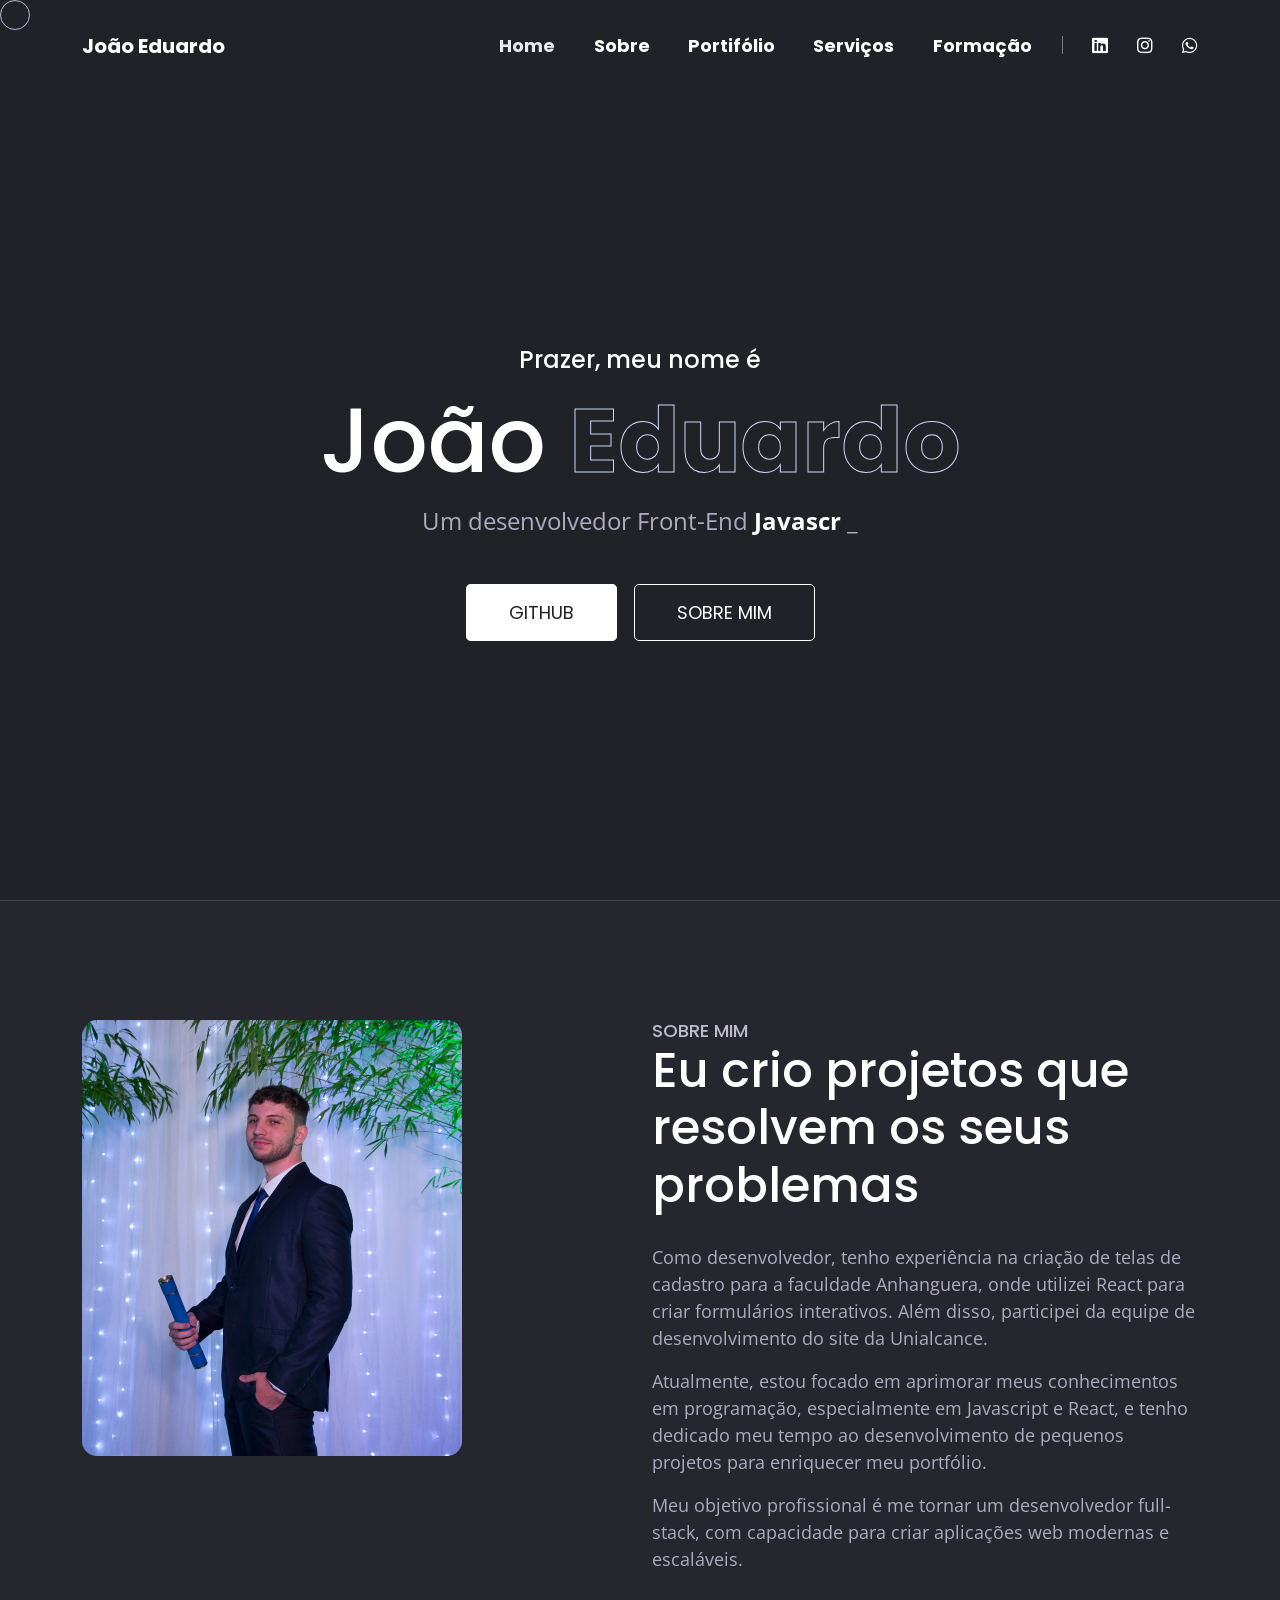
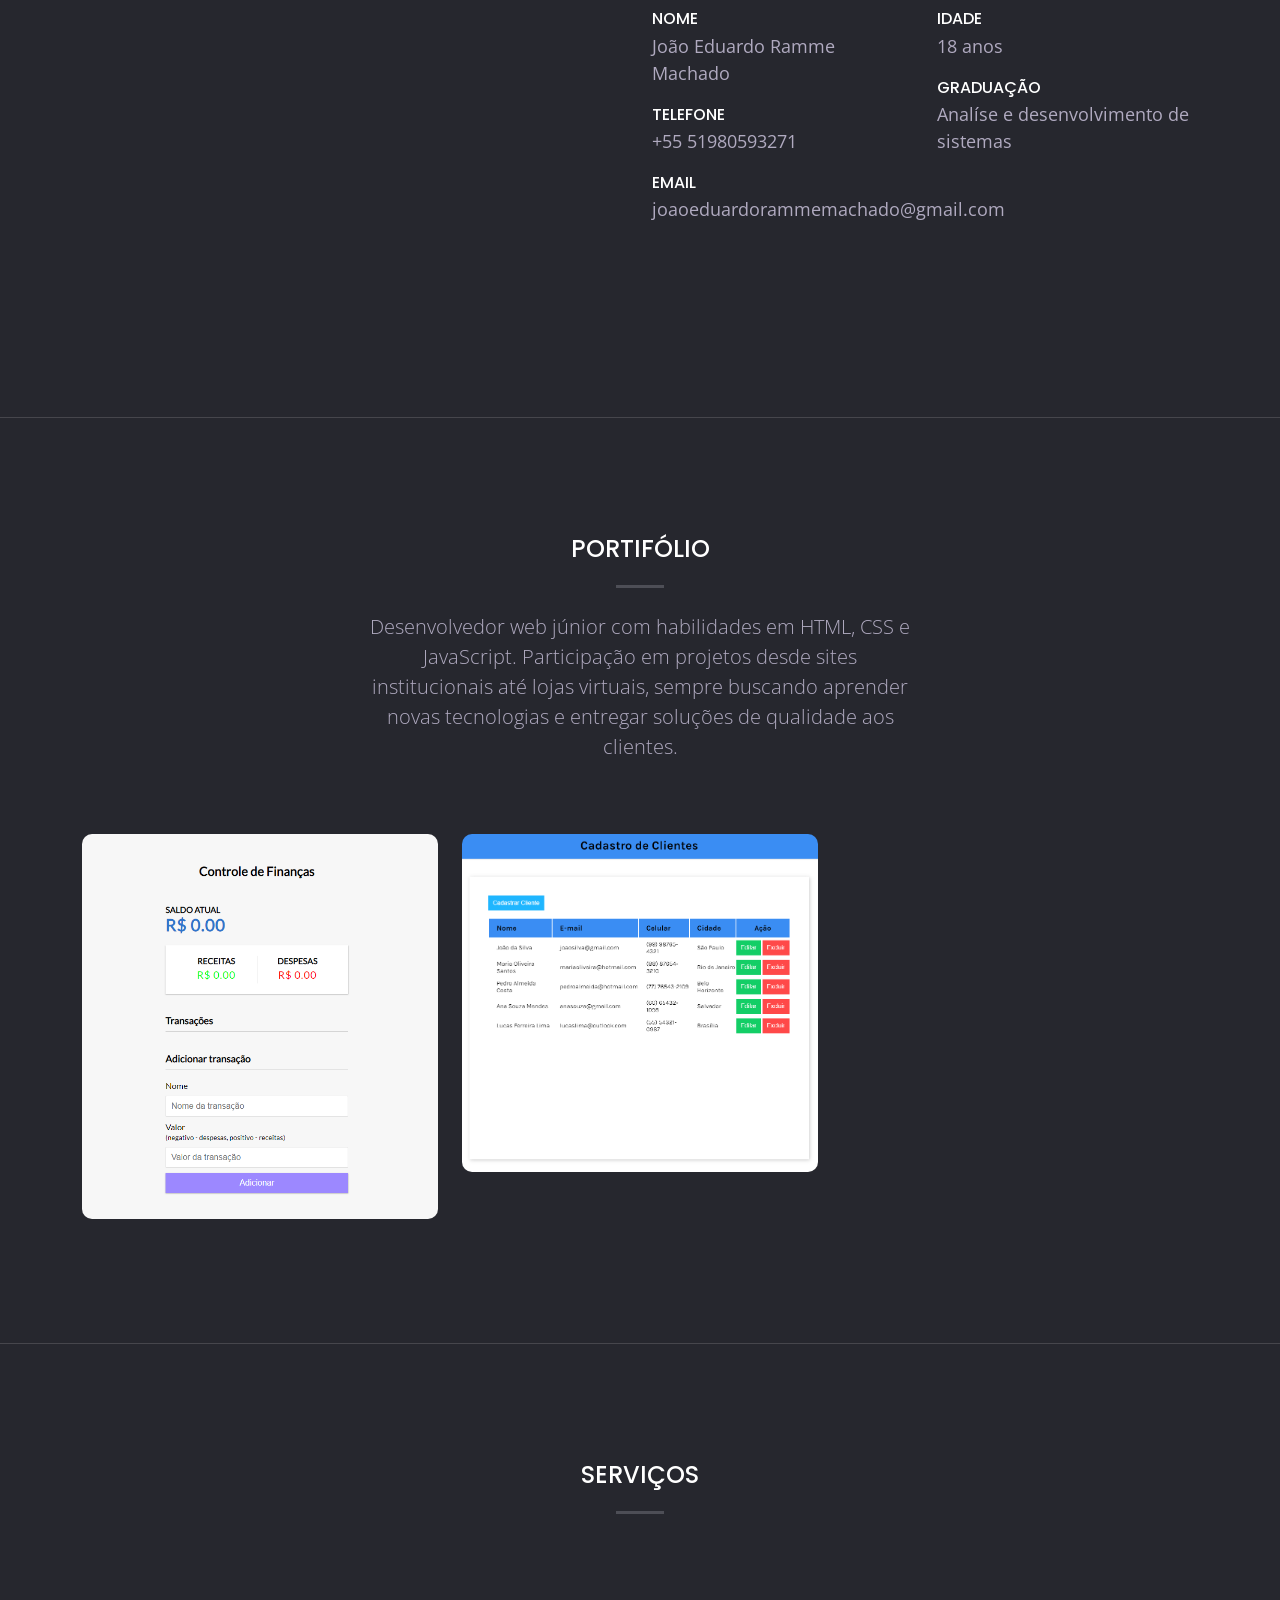
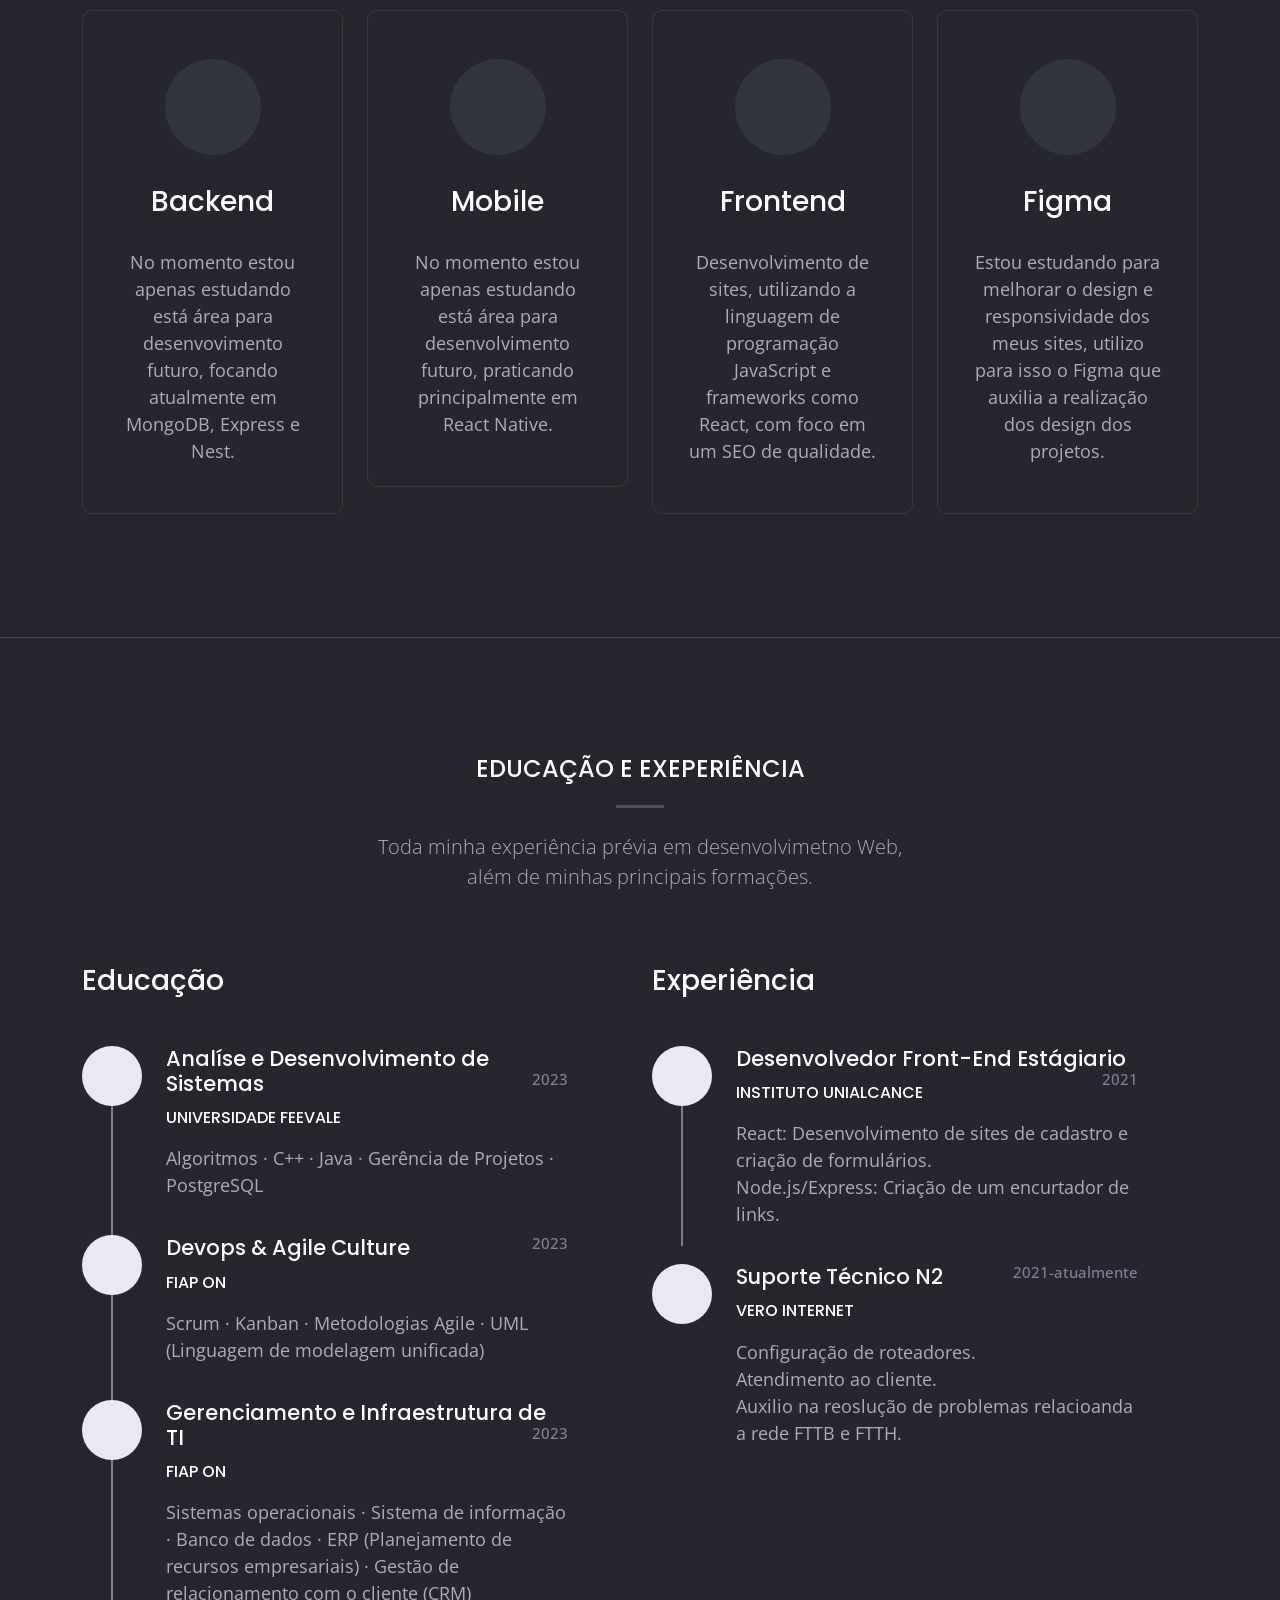
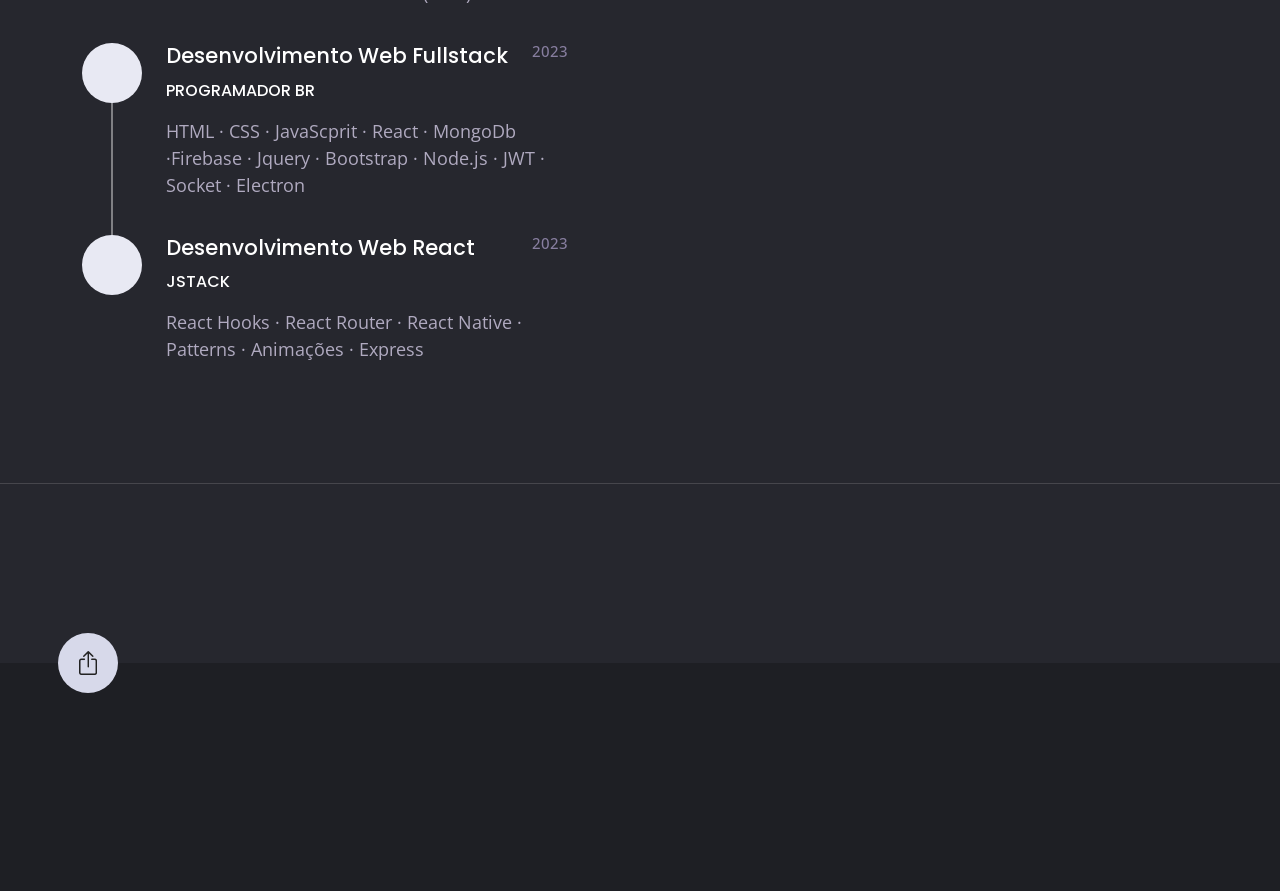
==== index_dark.html @ 17f33295 "first commit" ====
<!DOCTYPE html>
<html lang="zxx">

<!-- Mirrored from ethemestudio.com/demo/fungi/10_home_minimal/index_dark.html by HTTrack Website Copier/3.x [XR&CO'2014], Fri, 26 May 2023 01:53:17 GMT -->
<head>
	<!-- Meta -->
	<meta charset="utf-8">
	<meta name="viewport" content="width=device-width, initial-scale=1">

	<!-- Favicon -->
	<link rel="shortcut icon" href="image/favicon.png" type="image/x-icon">
	<link rel="icon" href="image/favicon.png" type="image/x-icon">

	<!-- Icons -->
	<link rel="stylesheet" type="text/css" href="css/pe-icon-7-stroke.css">
	<link rel="stylesheet" type="text/css" href="css/pe-helper.css">
	<link rel="stylesheet" href="css/bootstrap-icons.css">
	<link rel="stylesheet" type="text/css" href="css/all.min.css">

	<!-- Fonts -->
	<link rel="preconnect" href="https://fonts.googleapis.com/">
	<link rel="preconnect" href="https://fonts.gstatic.com/" crossorigin>
	<link href="https://fonts.googleapis.com/css2?family=Open+Sans:ital,wght@0,400;0,700;1,400;1,700&amp;family=Poppins:wght@700;900&amp;display=swap" rel="stylesheet">

	<!-- CSS -->
    <link href="css/bootstrap.min.css" rel="stylesheet">
    <link rel="stylesheet" href="css/swiper-bundle.min.css">
    <link rel="stylesheet" href="css/leaflet.css">
    <link rel="stylesheet" href="css/aos.css">
    <link rel="stylesheet" type="text/css" href="css/style.css">

    <title>Portifólio| João Eduardo</title>
</head>
<body data-bs-spy="scroll" data-bs-target="#site-navbar" class="home-minimal dark-mode">

	<!-- PRE LOADER -->
	<div class="preloader js-preloader flex-center">
		<div class="dots">
			<div class="dot"></div>
			<div class="dot"></div>
			<div class="dot"></div>
		</div>
	</div>

	<!-- SITE HEADER -->
	<header class="site-header" id="site-header">
		<nav class="navbar navbar-expand-xl" id="site-navbar">
		  <div class="container">
		    <a class="navbar-brand" href="index_dark.html">João Eduardo<img class="img-fluid" "></a>
		    <button class="navbar-toggler" type="button" data-bs-toggle="collapse" data-bs-target="#navbarSupportedContent" aria-controls="navbarSupportedContent" aria-expanded="false" aria-label="Toggle navigation">
		      <span class="navbar-toggler-icon"><i class="bi bi-list"></i></span>
		    </button>
		    <div class="collapse navbar-collapse" id="navbarSupportedContent">
		      <ul class="navbar-nav ms-auto mb-lg-0">
		        <li class="nav-item">
		          <a class="nav-link active" aria-current="page" href="#site-header">Home</a>
		        </li>
		        <li class="nav-item">
		          <a class="nav-link" href="#about-section">Sobre</a>
		        </li>
		        <li class="nav-item">
		          <a class="nav-link" href="#portfolio-section">Portifólio</a>
		        </li>
		        <li class="nav-item">
		          <a class="nav-link" href="#service-section">Serviços</a>
		        </li>
				<li class="nav-item">
					<a class="nav-link" href="#resume-section">Formação</a>
				  </li>
		      </ul> <!-- .navbar-nav -->
		      <ul class="nav-social list-inline">
				<li class="list-inline-item"><a target="_blank" href="https://www.linkedin.com/in/j-ramme-machado/"><i class="fab fa-linkedin"></i></a></li>
				<li class="list-inline-item"><a target="_blank" href="https://www.instagram.com/joaoshie.rm/"><i class="fab fa-instagram"></i></a></li>
				<li class="list-inline-item"><a target="_blank" href="https://wa.me/5551980593271"><i class="fab fa-whatsapp"></i></a></li>
			  </ul> <!-- .hero-social -->
		    </div> <!-- .collapse -->
		  </div> <!-- .container -->
		</nav> <!-- .navbar -->

	</header> <!-- .site-header -->

	<!-- HERO AREA -->
	<section class="hero-area" id="hero-area">
		<div class="container">
			<div class="hero-content d-flex justify-content-center">
				<div class="row d-flex align-items-center justify-content-center">

					<div class="col-xl-10 content-block">
						<h1 class="hero-head"><small>Prazer, meu nome é </small>João <strong>Eduardo</strong></h1>
						<p>
							Um desenvolvedor Front-End
							<span class="typer" id="main" data-words="Javascript" data-delay="100" data-deleteDelay="1000"></span>
							<span class="cursor" data-owner="main"></span>
						</p>
						<div class="link-group">
							<a  target="_blank" class="btn-main" href="https://github.com/JiangoLibre">Github</a>
							<a class="btn-ghost" href="#about-section">Sobre mim</a>
						</div> <!-- .link-group -->
					</div> <!-- .content-block -->

				</div> <!-- .row -->
			</div> <!-- .hero-content -->
		</div> <!-- .container -->
	</section> <!-- .hero-area -->



	</section> <!-- .intro-section -->
	<!-- ABOUT SECTION -->
	<section class="about-section section-block section-sep" id="about-section" data-aos="fade-up">
		<div class="container">
			<div class="row">
				<div class="col-xl-6 image-block" data-aos="fade-right" data-aos-delay="200" data-aos-duration="2000">
					<div class="img-wrapper about-img-wrap" data-tilt data-tilt-max="10">
						<img class="about-img-1 img-fluid" src="image/minha-foto1.png" alt="about image">
					</div>
				</div>
				<div class="col-xl-6 content-block" data-aos="fade-right" data-aos-delay="400" data-aos-duration="2000">
					<h2><span>Sobre mim</span>Eu crio projetos que resolvem os seus problemas</h2>
					<p>
						Como desenvolvedor, tenho experiência na criação de telas de cadastro para a faculdade Anhanguera, onde utilizei React para criar formulários interativos. Além disso, participei da equipe de desenvolvimento do site da Unialcance.
					</p>
					<p>Atualmente, estou focado em aprimorar meus conhecimentos em programação, especialmente em Javascript e React, e tenho dedicado meu tempo ao desenvolvimento de pequenos projetos para enriquecer meu portfólio.</p>
					<p>Meu objetivo profissional é me tornar um desenvolvedor full-stack, com capacidade para criar aplicações web modernas e escaláveis.</p>
					<div class="personal-details row">
						<div class="col-md-6">
							<ul class="personal-info">
								<li>
									<h4>Nome</h4>
									<p>João Eduardo Ramme Machado</p>
								</li>
								<li>
									<h4>Telefone</h4>
									<p>+55 51980593271</p>
								</li>
								<li>
									<h4>Email</h4>
									<p>joaoeduardorammemachado@gmail.com</p>
								</li>
							</ul> <!-- .personal-info -->
						</div> <!-- .col-md-6 -->
						<div class="col-md-6">
							<ul class="personal-info">
								<li>
									<h4>Idade</h4>
									<p>18 anos</p>
								</li>
								<li>
									<h4>Graduação</h4>
									<p>Analíse e desenvolvimento de sistemas</p>
								</li>
							</ul> <!-- .personal-info -->
	</section> <!-- .about-section -->

	<!-- SKILL SECTION -->
	<section id="skill-section">
	</section> <!-- .skill-section -->

	<!-- PORTFOLIO SECTION -->
	<section class="portfolio-section section-block section-sep" id="portfolio-section">
		<div class="container">
			<div class="section-title">
				<h2>Portifólio</h2>
				<p class="lead">
					Desenvolvedor web júnior com habilidades em HTML, CSS e JavaScript. Participação em projetos desde sites institucionais até lojas virtuais, sempre buscando aprender novas tecnologias e entregar soluções de qualidade aos clientes.
				</p>
			</div><!-- .section-title -->
			<div class="button-group filter-button-group">
				
			</div>
			<div class="row grid" data-aos="fade-up" data-aos-duration="2000">
				<div class="col-lg-4 col-md-6 grid-item programming">
					<div class="box">
			            <img src="image/portfolio/controle-financeiro-prog.png" alt="portfolio image">
			            <div class="box-content">
			            		<span class="category">Desenvolvimento</span>
			                <h3 class="title">Controle de Finanças</h3>
			            </div>
			            <div class="icon-box"><a href="#" data-bs-toggle="modal" data-bs-target="#portfolioModal6"><i class="bi bi-plus-lg"></i></a></div>

			            <!-- Modal -->
						<div class="modal fade" id="portfolioModal6" tabindex="-1" aria-labelledby="portfolioModal6" aria-hidden="true">
						  <div class="modal-dialog modal-dialog-scrollable modal-dialog-centered modal-xl">
						    <div class="modal-content">
						      
						      <div class="modal-body">
						      	<button type="button" class="btn-close" data-bs-dismiss="modal" aria-label="Close"><i class="bi bi-x"></i></button>
						        <div class="row item-content">
						        	<div class="col-xl-12">
						        		<img src="image/portfolio/controle-financeiro2-prog.png" alt="portfolio image">
						        	</div>
						        	<div class="col-xl-8">
						        		<div class="content-wrapper">
							        		<h2 class="item-title">Controle de Finanças</h2>
							        		<p>
							        			O Controle Financeiro é uma aplicação simples que permite aos usuários acompanhar suas despesas e receitas. Com esta aplicação, você pode adicionar transações e monitorar seu fluxo de caixa pessoal.
							        		</p>
						        		</div>
						        	</div>
						        	<div class="col-xl-4">
						        		<div class="meta-wrapper">
						        			<ul class="item-meta">
						        				<li>Tipo de Projeto: <br><span class="meta-value">Desenvolvimento Web</span></li>
						        				<li>Cliente: <br><span class="meta-value">João Eduardo</span></li>
						        				<li>Tecnologias: <br><span class="meta-value">HTML|CSS|JavaScprit</span></li>
						        				<li>Custo: <br><span class="meta-value">R$0</span></li>
						        			</ul>
						        		</div> <!-- .meta-wrapper -->
						        	</div>
						        </div> <!-- .row -->
						      </div>
						      
						    </div>
						  </div>
						</div>
			        </div>
				</div>
				<div class="col-lg-4 col-md-6 grid-item development application">
					<div class="box">
			            <img src="image/crud2.png" alt="portfolio image">
			            <div class="box-content">
			            		<span class="category">Desenvolvimento</span>
			                <h3 class="title">CRUD - Cadastro de Clientes</h3>
			            </div>
			            

			            <div class="icon-box"><a href="#" data-bs-toggle="modal" data-bs-target="#portfolioModal5"><i class="bi bi-plus-lg"></i></a></div>

			            <!-- Modal -->
						<div class="modal fade" id="portfolioModal5" tabindex="-1" aria-labelledby="portfolioModal5" aria-hidden="true">
						  <div class="modal-dialog modal-dialog-scrollable modal-dialog-centered modal-xl">
						    <div class="modal-content">
						      
						      <div class="modal-body">
						      	<button type="button" class="btn-close" data-bs-dismiss="modal" aria-label="Close"><i class="bi bi-x"></i></button>
						        <div class="row item-content">
						        	<div class="col-xl-12">
						        		<img src="image/crudlarge.png" alt="portfolio image">
						        	</div>
						        	<div class="col-xl-8">
						        		<div class="content-wrapper">
							        		<h2 class="item-title">CRUD - Cadastro de Clientes</h2>
							        		<p>
							        			Este é um projeto de CRUD (Create, Read, Update, Delete) que permite a manipulação básica de dados em um sistema.
							        		</p>
							        		<p>
							        			As operações básicas em um sistema são: criar, ler, atualizar e excluir. Criar permite adicionar registros, ler possibilita visualizar registros existentes, atualizar permite modificar registros e excluir permite remover registros do sistema. Essas operações são essenciais para a gestão de dados, oferecendo controle sobre as informações armazenadas.
							        		</p>
						        		</div>
						        	</div>
						        	<div class="col-xl-4">
						        		<div class="meta-wrapper">
						        			<ul class="item-meta">
						        				<li>Tipo de Projeto: <br><span class="meta-value">Desenvolvimento Web</span></li>
						        				<li>Cliente: <br><span class="meta-value">João Eduardo</span></li>
						        				<li>Tecnologias: <br><span class="meta-value">HTML|CSS|JavaScprit</span></li>
						        				<li>Custo: <br><span class="meta-value">R$0</span></li>
						        			</ul>
						        		</div> <!-- .meta-wrapper -->
							</section> <!-- .portfolio-section -->

	<!-- SERVICE SECTION -->
	<section class="service-section section-block section-sep" id="service-section">
		<div class="container">
			<div class="section-title">
				<h2>Serviços</h2>
			</div><!-- .section-title -->
			<div class="row">
				<div class="col-xl-3 col-lg-6" data-aos="fade-up">
					<div class="content-wrapper service-tilt" data-tilt data-tilt-max="15">
						<div class="icon-box"><i class="pe-7s-monitor"></i></div>
						<h3>Backend</h3>
						<p>
							No momento estou apenas estudando está área para desenvovimento futuro, focando atualmente em MongoDB, Express e Nest.
						</p>
					</div>
				</div>
				<div class="col-xl-3 col-lg-6" data-aos="fade-up" data-aos-delay="200">
					<div class="content-wrapper service-tilt" data-tilt data-tilt-max="15">
						<div class="icon-box"><i class="pe-7s-joy"></i></div>
						<h3>Mobile</h3>
						<p>
							No momento estou apenas estudando está área para desenvolvimento futuro, praticando principalmente em React Native.
						</p>
					</div>
				</div>
				<div class="col-xl-3 col-lg-6" data-aos="fade-up" data-aos-delay="400">
					<div class="content-wrapper service-tilt" data-tilt data-tilt-max="15">
						<div class="icon-box"><i class="pe-7s-display2"></i></div>
						<h3>Frontend</h3>
						<p>
							Desenvolvimento de sites, utilizando a linguagem de programação JavaScript e frameworks como React, com foco em um SEO de qualidade.
						</p>
					</div>
				</div>
				<div class="col-xl-3 col-lg-6" data-aos="fade-up" data-aos-delay="1000">
					<div class="content-wrapper service-tilt" data-tilt data-tilt-max="15">
						<div class="icon-box"><i class="pe-7s-coffee"></i></div>
						<h3>Figma</h3>
						<p>
							Estou estudando para melhorar o design e responsividade dos meus sites, utilizo para isso o Figma que auxilia a realização dos design dos projetos.
						</p>
					</div>
				</div>
			</div><!-- .row -->
		</div> <!-- .container -->
	</section> <!-- .service-section -->

	<!-- RESUME SECTION -->
	<section class="resume-section section-block section-sep" id="resume-section">
		<div class="container">
			<div class="section-title">
				<h2>Educação e Exeperiência</h2>
				<p class="lead">
					Toda minha experiência prévia em desenvolvimetno Web, além de minhas principais formações.
				</p>
			</div><!-- .section-title -->
			<div class="row">
				<div class="col-lg-6 education-block" data-aos="fade-right" data-aos-duration="1500">
					<h3>Educação</h3>
					<ul>
						<li class="d-flex align-items-start">
							<div class="icon-block">
								<div class="icon-box"><i class="pe-7s-study"></i></div>
							</div>
							<div class="content-wrapper">
								<h4>Analíse e Desenvolvimento de Sistemas<span>2023</span></h4>
								<h5>Universidade Feevale</h5>
								<p>
									Algoritmos · C++ · Java · Gerência de Projetos · PostgreSQL 
								</p>
							</div>
							
						</li>
						<li class="d-flex align-items-start">
							<div class="icon-block">
								<div class="icon-box"><i class="pe-7s-study"></i></div>
							</div>
							<div class="content-wrapper">
								<h4>Devops & Agile Culture <span>2023</span></h4>
								<h5>FIAP ON</h5>
								<p>
									Scrum · Kanban · Metodologias Agile · UML (Linguagem de modelagem unificada)
								</p>
							</div>
							
						</li>
						<li class="d-flex align-items-start">
							<div class="icon-block">
								<div class="icon-box"><i class="pe-7s-study"></i></div>
							</div>
							<div class="content-wrapper">
								<h4>Gerenciamento e Infraestrutura de TI <span>2023</span></h4>
								<h5>FIAP ON</h5>
								<p>
									Sistemas operacionais · Sistema de informação · Banco de dados · ERP (Planejamento de recursos empresariais) · Gestão de relacionamento com o cliente (CRM)
								</p>
							</div>
							
						</li>
						<li class="d-flex align-items-start">
							<div class="icon-block">
								<div class="icon-box"><i class="pe-7s-study"></i></div>
							</div>
							<div class="content-wrapper">
								<h4>Desenvolvimento Web Fullstack <span>2023</span></h4>
								<h5>Programador BR</h5>
								<p>
									HTML · CSS · JavaScprit · React · MongoDb ·Firebase · Jquery · Bootstrap · Node.js · JWT · Socket · Electron
								</p>
							</div>
							
						</li>
						<li class="d-flex align-items-start">
							<div class="icon-block">
								<div class="icon-box"><i class="pe-7s-study"></i></div>
							</div>
							<div class="content-wrapper">
								<h4>Desenvolvimento Web React <span>2023</span></h4>
								<h5>JStack</h5>
								<p>
									React Hooks · React Router · React Native · Patterns · Animações · Express
								</p>
							</div>
							
						</li>
					</ul>
				</div>
				<div class="col-lg-6 education-block" data-aos="fade-right" data-aos-duration="1500" data-aos-delay="400">
					<h3>Experiência</h3>
					<ul>
						<li class="d-flex align-items-start">
							<div class="icon-block">
								<div class="icon-box"><i class="pe-7s-portfolio"></i></div>
							</div>
							<div class="content-wrapper">
								<h4>Desenvolvedor Front-End Estágiario <span>2021</span></h4>
								<h5>Instituto Unialcance</h5>
								<p>
									React: Desenvolvimento de sites de cadastro e criação de formulários.<br/>
									Node.js/Express: Criação de um encurtador de links.<br/>
								</p>
							</div>
							
						</li>
						<li class="d-flex align-items-start">
							<div class="icon-block">
								<div class="icon-box"><i class="pe-7s-portfolio"></i></div>
							</div>
							<div class="content-wrapper">
								<h4>Suporte Técnico N2 <span>2021-atualmente</span></h4>
								<h5>Vero Internet</h5>
								<p>
									Configuração de roteadores. <br/>
									Atendimento ao cliente.<br/>
									Auxilio na reoslução de problemas relacioanda a rede FTTB e FTTH.
								</p>
							</div>
					</ul>
				</div>
			</div> <!-- .row -->
		</div> <!-- .container -->
	</section> <!-- .resume-section -->

	</section> <!-- .partner section -->
	<!-- CONTACT SECTION -->
	<section class="contact-section section-block section-sep" id="contact-section">
		<div class="container">
				<div class="col-lg-6" data-aos="fade-right" data-aos-duration="1000" data-aos-delay="600">
					<div class="map-wrapper" id="mapwrapper">
	</section> <!-- .contact-section -->

	<!-- SITE FOOTER -->
	<footer class="site-footer" id="site-footer">
		<div class="container">
			<div class="row align-items-center justify-content-center">
				<div class="col-lg-6 text-center branding-block">

			</div> <!-- .row -->
			<div class="back-to-top"><a href="#site-header"><i class="bi bi-box-arrow-up"></i></a></div>
			<div class="row footer-bottom">
				<div class="col-md-6">
				
				</div>
				<div class="col-md-6">
		
					</ul>
				</div>
			</div> <!-- .footer-bottom -->
		</div> <!-- .container -->
	</footer> <!-- .site-footer -->

<script src="js/jquery.js"></script>
<script src="js/popper.min.js"></script>
<script src="js/bootstrap.min.js"></script>
<script src="js/imagesloaded.pkgd.min.js"></script>
<script src="js/isotope.pkgd.min.js"></script>
<script src="js/swiper-bundle.min.js"></script>
<script src="js/leaflet.js"></script>
<script src="js/jquery.waypoints.min.js"></script>
<script src="js/jquery.counterup.min.js"></script>
<script src="js/aos.js"></script>
<script src="js/jquery.preloadinator.min.js"></script>
<script src="js/vanilla-tilt.min.js"></script>
<script src="js/typer.js"></script>
<script src="js/magicmouse.js"></script>
<script src="js/script.js"></script>
</body>

<!-- Mirrored from ethemestudio.com/demo/fungi/10_home_minimal/index_dark.html by HTTrack Website Copier/3.x [XR&CO'2014], Fri, 26 May 2023 01:53:32 GMT -->
</html>
---- css/leaflet.css ----
/* required styles */

.leaflet-pane,
.leaflet-tile,
.leaflet-marker-icon,
.leaflet-marker-shadow,
.leaflet-tile-container,
.leaflet-pane > svg,
.leaflet-pane > canvas,
.leaflet-zoom-box,
.leaflet-image-layer,
.leaflet-layer {
	position: absolute;
	left: 0;
	top: 0;
	}
.leaflet-container {
	overflow: hidden;
	}
.leaflet-tile,
.leaflet-marker-icon,
.leaflet-marker-shadow {
	-webkit-user-select: none;
	   -moz-user-select: none;
	        user-select: none;
	  -webkit-user-drag: none;
	}
/* Prevents IE11 from highlighting tiles in blue */
.leaflet-tile::selection {
	background: transparent;
}
/* Safari renders non-retina tile on retina better with this, but Chrome is worse */
.leaflet-safari .leaflet-tile {
	image-rendering: -webkit-optimize-contrast;
	}
/* hack that prevents hw layers "stretching" when loading new tiles */
.leaflet-safari .leaflet-tile-container {
	width: 1600px;
	height: 1600px;
	-webkit-transform-origin: 0 0;
	}
.leaflet-marker-icon,
.leaflet-marker-shadow {
	display: block;
	}
/* .leaflet-container svg: reset svg max-width decleration shipped in Joomla! (joomla.org) 3.x */
/* .leaflet-container img: map is broken in FF if you have max-width: 100% on tiles */
.leaflet-container .leaflet-overlay-pane svg,
.leaflet-container .leaflet-marker-pane img,
.leaflet-container .leaflet-shadow-pane img,
.leaflet-container .leaflet-tile-pane img,
.leaflet-container img.leaflet-image-layer,
.leaflet-container .leaflet-tile {
	max-width: none !important;
	max-height: none !important;
	}

.leaflet-container.leaflet-touch-zoom {
	-ms-touch-action: pan-x pan-y;
	touch-action: pan-x pan-y;
	}
.leaflet-container.leaflet-touch-drag {
	-ms-touch-action: pinch-zoom;
	/* Fallback for FF which doesn't support pinch-zoom */
	touch-action: none;
	touch-action: pinch-zoom;
}
.leaflet-container.leaflet-touch-drag.leaflet-touch-zoom {
	-ms-touch-action: none;
	touch-action: none;
}
.leaflet-container {
	-webkit-tap-highlight-color: transparent;
}
.leaflet-container a {
	-webkit-tap-highlight-color: rgba(229, 84, 51, 0.4);
}
.leaflet-tile {
	filter: inherit;
	visibility: hidden;
	}
.leaflet-tile-loaded {
	visibility: inherit;
	}
.leaflet-zoom-box {
	width: 0;
	height: 0;
	-moz-box-sizing: border-box;
	     box-sizing: border-box;
	z-index: 800;
	}
/* workaround for https://bugzilla.mozilla.org/show_bug.cgi?id=888319 */
.leaflet-overlay-pane svg {
	-moz-user-select: none;
	}

.leaflet-pane         { z-index: 400; }

.leaflet-tile-pane    { z-index: 200; }
.leaflet-overlay-pane { z-index: 400; }
.leaflet-shadow-pane  { z-index: 500; }
.leaflet-marker-pane  { z-index: 600; }
.leaflet-tooltip-pane   { z-index: 650; }
.leaflet-popup-pane   { z-index: 700; }

.leaflet-map-pane canvas { z-index: 100; }
.leaflet-map-pane svg    { z-index: 200; }

.leaflet-vml-shape {
	width: 1px;
	height: 1px;
	}
.lvml {
	behavior: url(#default#VML);
	display: inline-block;
	position: absolute;
	}


/* control positioning */

.leaflet-control {
	position: relative;
	z-index: 800;
	pointer-events: visiblePainted; /* IE 9-10 doesn't have auto */
	pointer-events: auto;
	}
.leaflet-top,
.leaflet-bottom {
	position: absolute;
	z-index: 1000;
	pointer-events: none;
	}
.leaflet-top {
	top: 0;
	}
.leaflet-right {
	right: 0;
	}
.leaflet-bottom {
	bottom: 0;
	}
.leaflet-left {
	left: 0;
	}
.leaflet-control {
	float: left;
	clear: both;
	}
.leaflet-right .leaflet-control {
	float: right;
	}
.leaflet-top .leaflet-control {
	margin-top: 10px;
	}
.leaflet-bottom .leaflet-control {
	margin-bottom: 10px;
	}
.leaflet-left .leaflet-control {
	margin-left: 10px;
	}
.leaflet-right .leaflet-control {
	margin-right: 10px;
	}


/* zoom and fade animations */

.leaflet-fade-anim .leaflet-tile {
	will-change: opacity;
	}
.leaflet-fade-anim .leaflet-popup {
	opacity: 0;
	-webkit-transition: opacity 0.2s linear;
	   -moz-transition: opacity 0.2s linear;
	        transition: opacity 0.2s linear;
	}
.leaflet-fade-anim .leaflet-map-pane .leaflet-popup {
	opacity: 1;
	}
.leaflet-zoom-animated {
	-webkit-transform-origin: 0 0;
	    -ms-transform-origin: 0 0;
	        transform-origin: 0 0;
	}
.leaflet-zoom-anim .leaflet-zoom-animated {
	will-change: transform;
	}
.leaflet-zoom-anim .leaflet-zoom-animated {
	-webkit-transition: -webkit-transform 0.25s cubic-bezier(0,0,0.25,1);
	   -moz-transition:    -moz-transform 0.25s cubic-bezier(0,0,0.25,1);
	        transition:         transform 0.25s cubic-bezier(0,0,0.25,1);
	}
.leaflet-zoom-anim .leaflet-tile,
.leaflet-pan-anim .leaflet-tile {
	-webkit-transition: none;
	   -moz-transition: none;
	        transition: none;
	}

.leaflet-zoom-anim .leaflet-zoom-hide {
	visibility: hidden;
	}


/* cursors */

.leaflet-interactive {
	cursor: pointer;
	}
.leaflet-grab {
	cursor: -webkit-grab;
	cursor:    -moz-grab;
	cursor:         grab;
	}
.leaflet-crosshair,
.leaflet-crosshair .leaflet-interactive {
	cursor: crosshair;
	}
.leaflet-popup-pane,
.leaflet-control {
	cursor: auto;
	}
.leaflet-dragging .leaflet-grab,
.leaflet-dragging .leaflet-grab .leaflet-interactive,
.leaflet-dragging .leaflet-marker-draggable {
	cursor: move;
	cursor: -webkit-grabbing;
	cursor:    -moz-grabbing;
	cursor:         grabbing;
	}

/* marker & overlays interactivity */
.leaflet-marker-icon,
.leaflet-marker-shadow,
.leaflet-image-layer,
.leaflet-pane > svg path,
.leaflet-tile-container {
	pointer-events: none;
	}

.leaflet-marker-icon.leaflet-interactive,
.leaflet-image-layer.leaflet-interactive,
.leaflet-pane > svg path.leaflet-interactive,
svg.leaflet-image-layer.leaflet-interactive path {
	pointer-events: visiblePainted; /* IE 9-10 doesn't have auto */
	pointer-events: auto;
	}

/* visual tweaks */

.leaflet-container {
	background: #ddd;
	outline: 0;
	}
.leaflet-container a {
	color: #0078A8;
	}
.leaflet-container a.leaflet-active {
	outline: 2px solid orange;
	}
.leaflet-zoom-box {
	border: 2px dotted #38f;
	background: rgba(255,255,255,0.5);
	}


/* general typography */
.leaflet-container {
	font: 12px/1.5 "Helvetica Neue", Arial, Helvetica, sans-serif;
	}


/* general toolbar styles */

.leaflet-bar {
	box-shadow: 0 1px 5px rgba(0,0,0,0.65);
	border-radius: 4px;
	}
.leaflet-bar a,
.leaflet-bar a:hover {
	background-color: #fff;
	border-bottom: 1px solid #ccc;
	width: 26px;
	height: 26px;
	line-height: 26px;
	display: block;
	text-align: center;
	text-decoration: none;
	color: black;
	}
.leaflet-bar a,
.leaflet-control-layers-toggle {
	background-position: 50% 50%;
	background-repeat: no-repeat;
	display: block;
	}
.leaflet-bar a:hover {
	background-color: #f4f4f4;
	}
.leaflet-bar a:first-child {
	border-top-left-radius: 4px;
	border-top-right-radius: 4px;
	}
.leaflet-bar a:last-child {
	border-bottom-left-radius: 4px;
	border-bottom-right-radius: 4px;
	border-bottom: none;
	}
.leaflet-bar a.leaflet-disabled {
	cursor: default;
	background-color: #f4f4f4;
	color: #bbb;
	}

.leaflet-touch .leaflet-bar a {
	width: 30px;
	height: 30px;
	line-height: 30px;
	}
.leaflet-touch .leaflet-bar a:first-child {
	border-top-left-radius: 2px;
	border-top-right-radius: 2px;
	}
.leaflet-touch .leaflet-bar a:last-child {
	border-bottom-left-radius: 2px;
	border-bottom-right-radius: 2px;
	}

/* zoom control */

.leaflet-control-zoom-in,
.leaflet-control-zoom-out {
	font: bold 18px 'Lucida Console', Monaco, monospace;
	text-indent: 1px;
	}

.leaflet-touch .leaflet-control-zoom-in, .leaflet-touch .leaflet-control-zoom-out  {
	font-size: 22px;
	}


/* layers control */

.leaflet-control-layers {
	box-shadow: 0 1px 5px rgba(0,0,0,0.4);
	background: #fff;
	border-radius: 5px;
	}
.leaflet-control-layers-toggle {
	background-image: url(images/layers.html);
	width: 36px;
	height: 36px;
	}
.leaflet-retina .leaflet-control-layers-toggle {
	background-image: url(images/layers-2x.html);
	background-size: 26px 26px;
	}
.leaflet-touch .leaflet-control-layers-toggle {
	width: 44px;
	height: 44px;
	}
.leaflet-control-layers .leaflet-control-layers-list,
.leaflet-control-layers-expanded .leaflet-control-layers-toggle {
	display: none;
	}
.leaflet-control-layers-expanded .leaflet-control-layers-list {
	display: block;
	position: relative;
	}
.leaflet-control-layers-expanded {
	padding: 6px 10px 6px 6px;
	color: #333;
	background: #fff;
	}
.leaflet-control-layers-scrollbar {
	overflow-y: scroll;
	overflow-x: hidden;
	padding-right: 5px;
	}
.leaflet-control-layers-selector {
	margin-top: 2px;
	position: relative;
	top: 1px;
	}
.leaflet-control-layers label {
	display: block;
	}
.leaflet-control-layers-separator {
	height: 0;
	border-top: 1px solid #ddd;
	margin: 5px -10px 5px -6px;
	}

/* Default icon URLs */
.leaflet-default-icon-path {
	background-image: url(images/marker-icon.html);
	}


/* attribution and scale controls */

.leaflet-container .leaflet-control-attribution {
	background: #fff;
	background: rgba(255, 255, 255, 0.7);
	margin: 0;
	}
.leaflet-control-attribution,
.leaflet-control-scale-line {
	padding: 0 5px;
	color: #333;
	}
.leaflet-control-attribution a {
	text-decoration: none;
	}
.leaflet-control-attribution a:hover {
	text-decoration: underline;
	}
.leaflet-container .leaflet-control-attribution,
.leaflet-container .leaflet-control-scale {
	font-size: 11px;
	}
.leaflet-left .leaflet-control-scale {
	margin-left: 5px;
	}
.leaflet-bottom .leaflet-control-scale {
	margin-bottom: 5px;
	}
.leaflet-control-scale-line {
	border: 2px solid #777;
	border-top: none;
	line-height: 1.1;
	padding: 2px 5px 1px;
	font-size: 11px;
	white-space: nowrap;
	overflow: hidden;
	-moz-box-sizing: border-box;
	     box-sizing: border-box;

	background: #fff;
	background: rgba(255, 255, 255, 0.5);
	}
.leaflet-control-scale-line:not(:first-child) {
	border-top: 2px solid #777;
	border-bottom: none;
	margin-top: -2px;
	}
.leaflet-control-scale-line:not(:first-child):not(:last-child) {
	border-bottom: 2px solid #777;
	}

.leaflet-touch .leaflet-control-attribution,
.leaflet-touch .leaflet-control-layers,
.leaflet-touch .leaflet-bar {
	box-shadow: none;
	}
.leaflet-touch .leaflet-control-layers,
.leaflet-touch .leaflet-bar {
	border: 2px solid rgba(0,0,0,0.2);
	background-clip: padding-box;
	}


/* popup */

.leaflet-popup {
	position: absolute;
	text-align: center;
	margin-bottom: 20px;
	}
.leaflet-popup-content-wrapper {
	padding: 1px;
	text-align: left;
	border-radius: 12px;
	}
.leaflet-popup-content {
	margin: 13px 19px;
	line-height: 1.4;
	}
.leaflet-popup-content p {
	margin: 18px 0;
	}
.leaflet-popup-tip-container {
	width: 40px;
	height: 20px;
	position: absolute;
	left: 50%;
	margin-left: -20px;
	overflow: hidden;
	pointer-events: none;
	}
.leaflet-popup-tip {
	width: 17px;
	height: 17px;
	padding: 1px;

	margin: -10px auto 0;

	-webkit-transform: rotate(45deg);
	   -moz-transform: rotate(45deg);
	    -ms-transform: rotate(45deg);
	        transform: rotate(45deg);
	}
.leaflet-popup-content-wrapper,
.leaflet-popup-tip {
	background: white;
	color: #333;
	box-shadow: 0 3px 14px rgba(0,0,0,0.4);
	}
.leaflet-container a.leaflet-popup-close-button {
	position: absolute;
	top: 0;
	right: 0;
	padding: 4px 4px 0 0;
	border: none;
	text-align: center;
	width: 18px;
	height: 14px;
	font: 16px/14px Tahoma, Verdana, sans-serif;
	color: #c3c3c3;
	text-decoration: none;
	font-weight: bold;
	background: transparent;
	}
.leaflet-container a.leaflet-popup-close-button:hover {
	color: #999;
	}
.leaflet-popup-scrolled {
	overflow: auto;
	border-bottom: 1px solid #ddd;
	border-top: 1px solid #ddd;
	}

.leaflet-oldie .leaflet-popup-content-wrapper {
	-ms-zoom: 1;
	}
.leaflet-oldie .leaflet-popup-tip {
	width: 24px;
	margin: 0 auto;

	-ms-filter: "progid:DXImageTransform.Microsoft.Matrix(M11=0.70710678, M12=0.70710678, M21=-0.70710678, M22=0.70710678)";
	filter: progid:DXImageTransform.Microsoft.Matrix(M11=0.70710678, M12=0.70710678, M21=-0.70710678, M22=0.70710678);
	}
.leaflet-oldie .leaflet-popup-tip-container {
	margin-top: -1px;
	}

.leaflet-oldie .leaflet-control-zoom,
.leaflet-oldie .leaflet-control-layers,
.leaflet-oldie .leaflet-popup-content-wrapper,
.leaflet-oldie .leaflet-popup-tip {
	border: 1px solid #999;
	}


/* div icon */

.leaflet-div-icon {
	background: #fff;
	border: 1px solid #666;
	}


/* Tooltip */
/* Base styles for the element that has a tooltip */
.leaflet-tooltip {
	position: absolute;
	padding: 6px;
	background-color: #fff;
	border: 1px solid #fff;
	border-radius: 3px;
	color: #222;
	white-space: nowrap;
	-webkit-user-select: none;
	-moz-user-select: none;
	-ms-user-select: none;
	user-select: none;
	pointer-events: none;
	box-shadow: 0 1px 3px rgba(0,0,0,0.4);
	}
.leaflet-tooltip.leaflet-clickable {
	cursor: pointer;
	pointer-events: auto;
	}
.leaflet-tooltip-top:before,
.leaflet-tooltip-bottom:before,
.leaflet-tooltip-left:before,
.leaflet-tooltip-right:before {
	position: absolute;
	pointer-events: none;
	border: 6px solid transparent;
	background: transparent;
	content: "";
	}

/* Directions */

.leaflet-tooltip-bottom {
	margin-top: 6px;
}
.leaflet-tooltip-top {
	margin-top: -6px;
}
.leaflet-tooltip-bottom:before,
.leaflet-tooltip-top:before {
	left: 50%;
	margin-left: -6px;
	}
.leaflet-tooltip-top:before {
	bottom: 0;
	margin-bottom: -12px;
	border-top-color: #fff;
	}
.leaflet-tooltip-bottom:before {
	top: 0;
	margin-top: -12px;
	margin-left: -6px;
	border-bottom-color: #fff;
	}
.leaflet-tooltip-left {
	margin-left: -6px;
}
.leaflet-tooltip-right {
	margin-left: 6px;
}
.leaflet-tooltip-left:before,
.leaflet-tooltip-right:before {
	top: 50%;
	margin-top: -6px;
	}
.leaflet-tooltip-left:before {
	right: 0;
	margin-right: -12px;
	border-left-color: #fff;
	}
.leaflet-tooltip-right:before {
	left: 0;
	margin-left: -12px;
	border-right-color: #fff;
	}
---- css/style.css ----
/**
 * Template Name: Fungi
 * Template Url: http://ethemestudio.com/demo/fungi
 * Author: eThemeStudio
 * Author Url: http://procodr.com
 * Version: 2.2.5
 * Initial Release: November 22, 2022
 * Last Update: April 20, 2023
 * 
 */
/* 

====================
  Table of Contents 
====================

1. Variables
2. Common Styles
3. General Style
4. Header
5. Hero Area
6. Intro Section
7. Facts Section
8. About Section
9. Skill Section 
10. Portfolio Section 
11. Service Section
12. Resume Section
13. Testimonial Section
14. Blog Section
15. Partner Section
16. Contact Section
17. Site Footer
18. Libraries
19. Media Queries

 */
/***********************************************************
  1. Variables 
************************************************************/
/* brand colors */
/***********************************************************
  2. Common Styles 
************************************************************/
.section-title {
  width: 50%;
  margin-left: auto;
  margin-right: auto;
  text-align: center;
  margin-bottom: 72px;
}
.section-title h2 {
  position: relative;
  display: inline-block;
  line-height: 1;
  font-size: 24px;
  text-transform: uppercase;
  margin-bottom: 24px;
}
.section-title h2:after {
  content: '';
  width: 48px;
  height: 3px;
  display: block;
  margin: 24px auto 0;
  background: #e8e9f3;
}
.section-title.dark h2 {
  color: #fff;
}
.section-title.dark .lead {
  color: #bdb9cb;
}
/* dark mode styling */
.dark-mode .section-title h2:after {
  opacity: 0.2;
}
.section-sep {
  position: relative;
}
.section-sep:before,
.section-sep:after {
  content: '';
  width: 1320px;
  height: 1px;
  background: #dadada;
  margin-left: auto;
  margin-right: auto;
  display: block;
  position: absolute;
  top: 0px;
  left: 50%;
  transform: translateX(-50%);
}
/* dark mode */
.dark-mode .section-sep:before,
.dark-mode .section-sep:after {
  opacity: 0.09;
}
.block-title {
  font-size: 48px;
  margin-bottom: 30px;
}
.block-title span {
  display: block;
  font-size: 18px;
  text-transform: uppercase;
  color: #e8e9f3;
}
.lead {
  color: #948daa;
}
.lead.dark {
  color: #b0aac0;
}
.btn-main {
  padding: 15px 42px;
  background: #e8e9f3;
  color: #fff;
  border-radius: 5px;
  font-family: 'Poppins', sans-serif;
  text-transform: uppercase;
}
.btn-main:hover {
  background: #a5a9d0;
  color: #fff;
}
.btn-ghost {
  padding: 13px 40px;
  background: transparent;
  color: #fff;
  border-radius: 5px;
  font-family: 'Poppins', sans-serif;
  text-transform: uppercase;
  border: 2px solid #e8e9f3;
}
.btn-ghost:hover {
  background: #e8e9f3;
  color: #fff;
}
.btn-text {
  font-family: 'Poppins', sans-serif;
  text-transform: uppercase;
}
/*navbar fixed styling */
.fixed-top {
  background: #222;
  z-index: 1001 !important;
}
.fixed-top .navbar-brand img {
  width: 108px;
}
/***********************************************************
  3. General Style 
************************************************************/
body {
  font-family: 'Open Sans', sans-serif;
  font-size: 18px;
  color: #615978;
}
body.dark-mode {
  background: #26272e;
}
a {
  color: #e8e9f3;
  text-decoration: none;
  transition: 0.3s;
}
a:hover {
  color: #c6c9e2;
}
p:last-of-type {
  margin-bottom: 0;
}
ul {
  padding-left: 0;
}
li {
  list-style: none;
}
.section-block {
  padding-top: 120px;
  padding-bottom: 60px;
}
.section-block .row > div {
  margin-bottom: 60px;
}
/* Typography */
h1,
h2,
h3,
h4,
h5,
h6 {
  font-family: 'Poppins', sans-serif;
  color: #222;
}
/* Dark Mode Styling */
.dark-mode h1,
.dark-mode h2,
.dark-mode h3,
.dark-mode h4,
.dark-mode h5,
.dark-mode h6 {
  color: #fff;
}
.dark-mode p {
  color: #b0aac0;
}
.dark-mode .modal .modal-content {
  background: #2f2f2f;
}
.dark-mode .modal .meta-wrapper {
  background: #414141;
  color: #b0aac0;
}
.dark-mode .modal .meta-wrapper .meta-value {
  color: #fff;
}
/***********************************************************
  4. Header
************************************************************/
.site-header {
  position: absolute;
  width: 100%;
  z-index: 1001;
}
.site-header .navbar {
  padding-top: 24px;
  padding-bottom: 24px;
  z-index: 1;
  transition: 0.3s;
}
.site-header .navbar.fixed-top {
  padding-top: 12px;
  padding-bottom: 12px;
}
.site-header .nav-item .nav-link {
  padding-left: 1.2rem;
  padding-right: 1.2rem;
}
.site-header .nav-item .active {
  color: #e8e9f3;
}
.site-header a {
  color: #fff;
  text-transform: capitalize;
  font-family: 'Poppins', sans-serif;
  font-weight: bold;
}
.site-header a:hover,
.site-header a:focus {
  color: #e8e9f3;
}
.site-header .navbar-brand {
  width: 160px;
}
.site-header .nav-social {
  margin-bottom: 0;
}
.site-header .nav-social:before {
  content: '';
  width: 1px;
  height: 18px;
  display: inline-block;
  background: rgba(255, 255, 255, 0.4);
  margin-right: 1.5rem;
  margin-left: 0.7rem;
  position: relative;
  top: 2px;
}
.site-header .nav-social .list-inline-item {
  margin-right: 24px;
}
.site-header .nav-social .list-inline-item:last-child {
  margin-right: 0;
}
.site-header .nav-social a {
  font-size: 18px;
  color: #fff;
  transition: 0.3s;
}
.site-header .nav-social a:hover {
  color: #e8e9f3;
}
/***********************************************************
  5. Hero Area
************************************************************/
.hero-area {
  background-color: #212228;
  background-size: cover;
  color: #fff;
  position: relative;
  z-index: 1;
  overflow: hidden;
}
.hero-area .hero-content {
  min-height: 100vh;
  position: relative;
  z-index: 10;
}
.hero-area .hero-content > .row {
  width: 100%;
}
.hero-area .hero-head {
  color: #fff;
  font-size: 120px;
}
.hero-area .hero-head small {
  font-size: 24px;
  margin-bottom: 12px;
  display: block;
}
.hero-area .hero-head strong {
  color: transparent;
  -webkit-text-stroke: 1px #d0d6f5;
  text-stroke: 1px #d0d6f5;
}
.hero-area .content-block {
  text-align: center;
}
.hero-area .content-block p {
  font-size: 24px;
}
.hero-area .hero-main {
  width: 148px;
  border-radius: 50%;
  margin-bottom: 36px;
}
.hero-area .link-group {
  margin-top: 60px;
}
.hero-area .btn-main {
  margin-right: 12px;
  background: #fff;
  color: #222;
  border: 1px solid #fff;
}
.hero-area .btn-main:hover {
  background: transparent;
  color: #fff;
}
.hero-area .btn-text:hover {
  color: #fff;
}
.hero-area .btn-ghost {
  border: 1px solid #ffffff;
  padding: 15px 42px;
}
.hero-area .btn-ghost:hover {
  background: #fff;
  color: #222;
}
.hero-area .typer {
  color: #fff !important;
  font-weight: bold;
}
/* Dark Mode Styling */
.dark-mode .hero-area .hero-facts li {
  background: #2f2f2f;
}
/***********************************************************
  6. Intro Section  
************************************************************/
.intro-section {
  position: relative;
}
.intro-section .item-wrapper {
  border: 1px solid #e0e0e0;
  padding: 48px;
  border-radius: 12px;
  position: relative;
  background: #fff;
  transition: 0.3s;
}
.intro-section .item-wrapper:hover {
  box-shadow: 10px 10px 50px rgba(0, 0, 0, 0.1);
  border-color: #fff;
}
.intro-section .item-wrapper:hover .icon-box {
  color: #e1dfe7;
}
.intro-section .icon-box {
  font-size: 48px;
  color: #c0bccd;
  transition: 0.3s;
}
.intro-section h3 {
  font-size: 28px;
  margin-bottom: 18px;
}
/* Dark Mode Styling */
.dark-mode .intro-section .item-wrapper {
  background: #2d2e36;
  border: none;
}
.dark-mode .intro-section .icon-box {
  color: #948daa;
  transition: 0.3s;
}
/***********************************************************
  7. Facts Section 
************************************************************/
.facts-section .icon-box {
  font-size: 60px;
  color: #c0bccd;
  margin-bottom: 18px;
}
.facts-section h3 {
  margin-bottom: 18px;
  font-size: 24px;
  line-height: 1.4;
}
.facts-section .number-data {
  font-size: 48px;
  color: #c0bccd;
  font-weight: bold;
}
.facts-section .number-data span {
  font-size: 60%;
  position: relative;
  top: -20px;
  left: 5px;
}
/***********************************************************
  8. About Section 
************************************************************/
.about-section {
  padding-bottom: 80px;
  position: relative;
}
.about-section .img-wrapper {
  position: relative;
  text-align: left;
}
.about-section .content-block h2 {
  font-size: 48px;
  margin-bottom: 30px;
}
.about-section .content-block h2 span {
  display: block;
  font-size: 18px;
  text-transform: uppercase;
  color: #c0bccd;
}
.about-section .content-block h2 strong {
  display: block;
  font-size: 30px;
  margin-top: 24px;
}
.about-section .personal-details {
  margin-top: 36px;
  margin-bottom: 36px;
}
.about-section .personal-details > div {
  margin-bottom: 0;
}
.about-section .personal-info li {
  margin-bottom: 18px;
}
.about-section .personal-info h4 {
  font-size: 16px;
  margin-bottom: 4px;
  text-transform: uppercase;
}
.about-section .btn-main {
  background: #222;
  border: 1px solid #222;
}
.about-section .btn-main:hover {
  background: transparent;
  color: #222;
}
/* Dark Mode Styling */
.dark-mode .about-section .btn-main {
  background: #fff;
  border: 1px solid #fff;
  color: #222;
}
.dark-mode .about-section .btn-main:hover {
  background: transparent;
  color: #fff;
}
/***********************************************************
  9. Skill Sections
************************************************************/
.skill-section {
  z-index: 1;
}
.skill-section h2 {
  font-size: 48px;
  margin-bottom: 36px;
}
.skill-section h2 span {
  display: block;
  font-size: 18px;
  text-transform: uppercase;
  color: #c0bccd;
}
.skill-section .content-block {
  padding-right: 72px;
}
.skill-section .progress-block {
  margin-top: 30px;
}
.skill-section .progress-block h4 {
  font-size: 16px;
  margin-bottom: 12px;
}
.skill-section .progress-wrapper {
  margin-bottom: 24px;
  position: relative;
}
.skill-section .progress {
  height: 0.5rem;
  position: relative;
}
.skill-section .progress-bar {
  background-color: #b0aac0;
}
.skill-section .progress-value {
  position: absolute;
  right: 0;
  top: 2px;
  color: #615978;
  font-size: 16px;
}
.progress-bar {
  transition-duration: 3s;
}
/* dark mode styling */
.dark-mode .skill-section .progress-bar {
  background-color: #948daa;
}
.dark-mode .skill-section .progress-value {
  color: #bdb9cb;
}
/***********************************************************
  10. Portfolio Section
************************************************************/
.portfolio-section {
  padding-bottom: 100px;
  position: relative;
  /* portfolio detials styling */
}
.portfolio-section .row > div {
  margin-bottom: 24px;
}
.portfolio-section .filter-button-group {
  text-align: center;
  margin-bottom: 48px;
}
.portfolio-section .filter-button-group button {
  border: 1px solid #e0e0e0;
  border-radius: 4px;
  background: transparent;
  padding: 6px 12px;
  color: #615978;
  font-size: 16px;
  transition: 0.3s;
}
.portfolio-section .filter-button-group button:hover {
  border-color: #606060;
}
.portfolio-section .filter-button-group .active {
  background: #222;
  color: #fff;
  border-color: #e8e9f3;
}
.portfolio-section .box {
  background-color: #774691;
  overflow: hidden;
  position: relative;
  border-radius: 10px;
}
.portfolio-section .box:before,
.portfolio-section .box:after {
  content: '';
  background: #7e7e7e;
  height: 50%;
  width: 100%;
  opacity: 0.8;
  position: absolute;
  top: -50%;
  left: 0;
  z-index: 1;
  transition: all 0.3s ease-in 0s;
}
.portfolio-section .box:after {
  top: auto;
  bottom: -50%;
}
.portfolio-section .box img {
  width: 100%;
  height: auto;
}
.portfolio-section .box .box-content {
  color: #fff;
  text-align: center;
  width: 100%;
  opacity: 0;
  position: absolute;
  bottom: 40%;
  left: 0;
  z-index: 2;
  transition: all 0.3s ease-out 0.1s;
  padding: 36px;
}
.portfolio-section .box .title {
  font-size: 21px;
  line-height: 1.3;
  color: #fff;
  text-transform: capitalize;
  margin: 0;
}
.portfolio-section .box .category {
  color: #fff;
  opacity: 0.8;
  font-size: 16px;
  text-transform: uppercase;
  display: block;
  font-weight: bold;
  margin-bottom: 6px;
}
.portfolio-section .box .icon-box {
  padding: 0;
  margin: 0;
  opacity: 0;
  transform: translate(-50%, -50%);
  position: absolute;
  left: 50%;
  top: 70%;
  z-index: 2;
  transition: all 0.3s ease-out 0.1s;
}
.portfolio-section .box .icon-box a {
  width: 48px;
  height: 48px;
  line-height: 49px;
  background: rgba(255, 255, 255, 0.6);
  display: block;
  text-align: center;
  border-radius: 50%;
  transition: 0.3s;
  color: #222;
}
.portfolio-section .box .icon-box a:hover {
  background: #ffffff;
  color: #222;
}
.portfolio-section .box:hover:before {
  top: 0;
}
.portfolio-section .box:hover:after {
  bottom: 0;
}
.portfolio-section .box:hover .box-content {
  opacity: 1;
  bottom: 0;
}
.portfolio-section .box:hover .icon-box {
  opacity: 1;
  top: 50%;
}
.portfolio-section .box .icon li {
  margin: 0 3px;
  display: inline-block;
}
.portfolio-section .box .icon li a {
  color: #444;
  background-color: #fff;
  font-size: 15px;
  text-align: center;
  line-height: 36px;
  height: 35px;
  width: 35px;
  border-radius: 10px;
  display: block;
  transition: all 0.3s ease 0s;
}
.portfolio-section .box .icon li a:hover {
  color: #fff;
  background: #12c2e9;
}
.portfolio-section .btn-close {
  position: absolute;
  right: 54px;
  top: 54px;
  background: #222;
  color: #fff;
  text-align: center;
  width: 36px;
  height: 36px;
  line-height: 36px;
  border-radius: 50%;
  transition: 0.3s;
}
.portfolio-section .item-content > div {
  margin-bottom: 0;
}
.portfolio-section .content-wrapper {
  padding: 30px 12px 24px 0;
}
.portfolio-section .content-wrapper .item-title {
  font-size: 36px;
  margin-bottom: 24px;
}
.portfolio-section .modal-body {
  padding: 36px 36px 12px;
}
.portfolio-section .modal-body img {
  border-radius: 12px;
}
.portfolio-section .meta-wrapper {
  background: #f6f6f6;
  padding: 30px;
  margin-top: 42px;
  border-radius: 8px;
}
.portfolio-section .item-meta {
  font-size: 16px;
}
.portfolio-section .item-meta li {
  margin-bottom: 18px;
}
.portfolio-section .item-meta li span {
  font-weight: bold;
  color: #222;
  margin-left: 8px;
}
/* Dark Mode Styling */
.dark-mode .portfolio-section .filter-button-group button {
  color: #b0aac0;
  border: 1px solid #606060;
}
.dark-mode .portfolio-section .filter-button-group button:hover {
  border-color: #e8e9f3;
}
.dark-mode .portfolio-section .filter-button-group .active {
  background: #fff;
  color: #222;
  border-color: #e8e9f3;
}
/***********************************************************
  11. Service Section
************************************************************/
.service-section {
  position: relative;
  padding-bottom: 100px;
}
.service-section .row > div {
  margin-bottom: 24px;
}
.service-section p {
  color: #615978;
  transition: 0.3s;
}
.service-section h3 {
  margin-bottom: 30px;
  transition: 0.3s;
}
.service-section .icon-box {
  font-size: 36px;
  color: #222;
  margin-left: auto;
  margin-right: auto;
  margin-bottom: 30px;
  width: 96px;
  height: 96px;
  background: #e8e9f3;
  border-radius: 50%;
  position: relative;
}
.service-section .icon-box i {
  position: absolute;
  left: 50%;
  top: 50%;
  transform: translate(-50%, -50%);
}
.service-section .content-wrapper {
  border: 1px solid #e0e0e0;
  padding: 60px 48px;
  text-align: center;
  border-radius: 10px;
  transition: 0.4s;
}
.service-section .content-wrapper:hover {
  background: #222;
}
.service-section .content-wrapper:hover .icon-box {
  background: #fff;
  color: #615978;
}
.service-section .content-wrapper:hover h3 {
  color: #fff;
}
.service-section .content-wrapper:hover p {
  color: #b0aac0;
}
/* Dark Mode Styling */
.dark-mode .service-section p {
  color: #b0aac0;
}
.dark-mode .service-section .content-wrapper {
  border: 1px solid #3a3a3a;
}
.dark-mode .service-section .content-wrapper:hover {
  background: #2d2e36;
}
.dark-mode .service-section .content-wrapper:hover h3 {
  color: #fff;
}
.dark-mode .service-section .content-wrapper:hover p {
  color: #b0aac0;
}
.dark-mode .service-section .icon-box {
  background: #33353e;
  color: #e8e9f3;
}
/***********************************************************
  12. Resume Section
************************************************************/
.resume-section h3 {
  margin-bottom: 48px;
}
.resume-section h4 {
  font-size: 21px;
  margin-bottom: 12px;
}
.resume-section h4 span {
  font-family: 'Open Sans', sans-serif;
  color: #615978;
  font-size: 70%;
  float: right;
}
.resume-section h5 {
  font-size: 16px;
  text-transform: uppercase;
  margin-bottom: 18px;
}
.resume-section .education-block {
  padding-right: 72px;
}
.resume-section ul {
  margin-bottom: 0;
}
.resume-section li {
  margin-bottom: 36px;
}
.resume-section li:last-child {
  margin-bottom: 0;
}
.resume-section li:last-child .icon-box:after {
  content: none;
}
.resume-section .icon-block {
  margin-right: 24px;
}
.resume-section .icon-box {
  width: 60px;
  height: 60px;
  background: #e8e9f3;
  color: #222;
  font-size: 24px;
  text-align: center;
  border-radius: 50%;
  line-height: 60px;
  position: relative;
}
.resume-section .icon-box:after {
  content: '';
  width: 1px;
  height: 200px;
  background: #dadada;
  position: absolute;
  left: 50%;
  transform: translateX(-50%);
  top: 0;
  z-index: -1;
}
/* Dark Mode Styling */
.dark-mode .resume-section h4 span {
  color: #877e9f;
}
/***********************************************************
  13. Testimonial Section
************************************************************/
.testimonial-section {
  background-size: cover;
  padding-bottom: 107px;
  position: relative;
}
.testimonial-section .item-wrapper {
  background: #fff;
  padding: 60px 48px 48px;
  position: relative;
  margin-top: 36px;
  border-radius: 10px;
  text-align: center;
  border: 1px solid #e0e0e0;
}
.testimonial-section .item-wrapper:after {
  content: '';
  width: 90%;
  height: 90%;
  position: absolute;
  left: 5%;
  bottom: -18px;
  background: #fff;
  border-radius: 10px;
  z-index: -1;
}
.testimonial-section .item-wrapper p {
  font-style: italic;
  margin-bottom: 30px;
}
.testimonial-section .item-wrapper h4 {
  font-size: 21px;
}
.testimonial-section .item-wrapper h4 span {
  display: block;
  margin-top: 8px;
  font-size: 16px;
  font-family: 'Open Sans', sans-serif;
  color: #948daa;
}
.testimonial-section .quote-icon {
  width: 72px;
  height: 72px;
  border-radius: 50%;
  background: #e8e9f3;
  position: absolute;
  top: -36px;
  left: 50%;
  transform: translateX(-50%);
  line-height: 72px;
}
.testimonial-section .quote-icon img {
  width: 24px;
}
.testimonial-section .quote-author {
  text-align: left;
}
.testimonial-section .quote-author .image-block {
  width: 60px;
  height: 60px;
  border-radius: 50%;
  overflow: hidden;
  margin-right: 18px;
}
.testimonial-section .quote-author h4 {
  margin-bottom: 0;
}
/* Dark Mode Styling */
.dark-mode .testimonial-section .item-wrapper {
  background: #2d2e36;
  border: 1px solid #474747;
}
.dark-mode .testimonial-section .item-wrapper:after {
  background: #26272e;
}
.dark-mode .testimonial-section .swiper-pagination-bullet {
  background: #615978;
}
.dark-mode .testimonial-section .swiper-pagination-bullet.swiper-pagination-bullet-active {
  background: #d7d9ea;
}
/***********************************************************
  14. Blog Section
************************************************************/
.blog-section {
  padding-bottom: 36px;
  position: relative;
  /* Blog details styling */
}
.blog-section h3 {
  margin-bottom: 0;
  line-height: 1.3;
}
.blog-section h3 a {
  text-transform: initial;
}
.blog-section .post-meta {
  margin-bottom: 6px;
}
.blog-section .post-meta li {
  display: inline-block;
  margin-right: 12px;
  font-size: 16px;
  color: #948daa;
}
.blog-section .post-meta li a {
  color: #fff;
  font-family: 'Open Sans', sans-serif;
  font-weight: normal;
  text-transform: initial;
  transition: 0.3s;
}
.blog-section .post-meta li a:hover {
  color: #e8e9f3;
}
.blog-section .content-wrapper {
  position: relative;
}
.blog-section .image-wrapper {
  border-radius: 10px;
  position: relative;
  overflow: hidden;
}
.blog-section .image-wrapper:after {
  content: '';
  position: absolute;
  top: 0;
  left: 0;
  right: 0;
  bottom: 0;
  background: rgba(0, 0, 0, 0.3);
  transition: 0.3s;
}
.blog-section .post-content {
  position: absolute;
  left: 30px;
  bottom: 30px;
  right: 30px;
  z-index: 1;
}
.blog-section .large-post .post-content {
  left: 48px;
  bottom: 48px;
  right: 48px;
}
.blog-section .large-post .post-content h3 {
  font-size: 30px;
}
.blog-section .large-post .post-content h3 a {
  color: #fff;
  transition: 0.3s;
}
.blog-section .large-post .post-content h3 a:hover {
  color: #e8e9f3;
}
.blog-section .large-post .post-meta li {
  color: #fff;
}
.blog-section .large-post .content-wrapper:hover .image-wrapper:after {
  background: rgba(0, 0, 0, 0.5);
}
.blog-section .post-group .row > div {
  margin-bottom: 24px;
}
.blog-section .post-group .post-content {
  top: 30px;
}
.blog-section .post-group .post-content .post-meta {
  position: absolute;
  height: 100%;
  bottom: 0;
  margin-bottom: 0;
  width: 100%;
}
.blog-section .post-group .post-content .post-meta a {
  color: #948daa;
}
.blog-section .post-group .post-content .post-cat {
  position: absolute;
  width: 100%;
  top: 0;
  left: 0;
}
.blog-section .post-group .post-content .post-date {
  position: absolute;
  width: 100%;
  left: 0;
  bottom: 0;
}
.blog-section .post-group h3 {
  font-size: 21px;
  margin-top: 30px;
  z-index: 2;
  position: relative;
}
.blog-section .post-group h3 a {
  color: #222;
  text-transform: initial;
  transition: 0.3s;
}
.blog-section .post-group h3 a:hover {
  color: #e8e9f3;
}
.blog-section .post-group .content-wrapper {
  border: 1px solid #e0e0e0;
  border-radius: 10px;
}
.blog-section .post-group .content-wrapper:hover .image-wrapper {
  opacity: 1;
}
.blog-section .post-group .content-wrapper:hover .image-wrapper:after {
  background: rgba(0, 0, 0, 0.5);
}
.blog-section .post-group .content-wrapper:hover h3 {
  color: #fff;
}
.blog-section .post-group .content-wrapper:hover h3 a {
  color: #fff;
}
.blog-section .post-group .content-wrapper:hover h3 a:hover {
  color: #e8e9f3;
}
.blog-section .post-group .content-wrapper:hover .post-meta li {
  color: #fff;
}
.blog-section .post-group .content-wrapper:hover .post-meta li a {
  color: #fff;
}
.blog-section .post-group .content-wrapper:hover .post-meta li a:hover {
  color: #e8e9f3;
}
.blog-section .post-group .image-wrapper {
  opacity: 0;
  transition: 0.3s;
}
.blog-section .btn-close {
  position: absolute;
  right: 54px;
  top: 54px;
  background: #222;
  color: #fff;
  text-align: center;
  width: 36px;
  height: 36px;
  line-height: 36px;
  border-radius: 50%;
  transition: 0.3s;
}
.blog-section .blog-content > div {
  margin-bottom: 48px;
}
.blog-section .modal .content-wrapper {
  border: none;
}
.blog-section .modal-body {
  padding: 36px 36px 12px;
}
.blog-section .modal-body img {
  border-radius: 12px;
}
.blog-section .blog-title {
  font-size: 36px;
  margin-top: 12px;
  margin-bottom: 30px;
  text-align: center;
  line-height: 1.4;
}
.blog-section .blog-meta {
  font-size: 16px;
  margin-bottom: 30px;
  color: #948daa;
}
.blog-section .blog-meta a {
  color: #948daa;
  transition: 0.3s;
}
.blog-section .blog-meta a:hover {
  color: #e8e9f3;
}
.blog-section .blog-meta li {
  margin-right: 24px;
}
.blog-section .blog-meta li i {
  margin-right: 6px;
}
.blog-section .blog-meta li:last-child {
  margin-right: 0;
}
.blog-section .post-footer {
  margin-top: 48px;
}
.blog-section .post-footer > div {
  margin-bottom: 0;
}
.blog-section .post-footer h4 {
  font-size: 16px;
  text-transform: uppercase;
  margin: 0;
  margin-right: 12px;
}
.blog-section .post-footer ul {
  margin: 0;
}
.blog-section .post-footer ul a {
  font-size: 16px;
}
.blog-section .post-footer .blog-tags a {
  color: #948daa;
  transition: 0.3s;
}
.blog-section .post-footer .blog-tags a:hover {
  color: #e8e9f3;
}
.blog-section .post-footer .blog-share a {
  font-size: 24px;
}
.blog-section .post-footer .blog-share a.facebook-share {
  color: #1877f2;
}
.blog-section .post-footer .blog-share a.twitter-share {
  color: #1da1f2;
}
.blog-section .post-footer .blog-share a.linkedin-share {
  color: #0077b5;
}
/* Dark Mode Styling */
.dark-mode .blog-section .post-group h3 a {
  color: #fff;
}
.dark-mode .blog-section .content-wrapper {
  border: 1px solid #474747;
}
.dark-mode .blog-section .modal .content-wrapper {
  border: none;
}
/***********************************************************
  15. Partner Section  
************************************************************/
.partner-section {
  padding-top: 90px;
  padding-bottom: 90px;
}
.partner-section .image-wrapper {
  text-align: center;
}
/***********************************************************
  16. Contact Section
************************************************************/
.contact-section {
  padding-bottom: 60px;
  position: relative;
  /* contact form message */
}
.contact-section .icon-box {
  width: 60px;
  height: 60px;
  border-radius: 50%;
  background: #e8e9f3;
  line-height: 60px;
  text-align: center;
  color: #222;
  margin-right: 24px;
  font-size: 24px;
}
.contact-section a {
  font-family: 'Open Sans', sans-serif;
  color: #615978;
  text-transform: initial;
  transition: 0.3s;
}
.contact-section a:hover {
  color: #e8e9f3;
}
.contact-section address {
  margin-bottom: 0;
}
.contact-section h3 {
  font-size: 36px;
  margin-bottom: 48px;
}

.contact-section form > div {
  margin-bottom: 0 !important;
  margin-top: 0 !important;
}
.contact-section input,
.contact-section textarea {
  border-radius: 4px !important;
}
.contact-section textarea {
  min-height: 183px;
}
.contact-section .form-control {
  padding: 12px 18px;
}
.contact-section .form-control:focus {
  border-color: #ffffff;
  box-shadow: none;
}
.contact-section button {
  font-family: 'Poppins', sans-serif;
  text-transform: uppercase;
  background: #222;
  color: #fff;
  border: 1px solid #222;
}
.contact-section button:hover {
  background: transparent;
  color: #222;
}
.contact-section .form-message p {
  font-size: 14px;
}
.contact-section .form-message p.error,
.contact-section .form-message p.success {
  padding-bottom: 24px;
}
.contact-section .form-message p.success {
  color: #00b300;
}
.contact-section .form-message p.error {
  color: #ff3333;
}
/* Dark Mode Styling */
.dark-mode .contact-section address {
  color: #b0aac0;
}
.dark-mode .contact-section a {
  color: #b0aac0;
}
.dark-mode .contact-section a:hover {
  color: #e8e9f3;
}
.dark-mode .contact-section .form-control {
  border-color: #474747;
  background: #2a2c33;
  color: #b0aac0;
}
.dark-mode .contact-section .form-control:focus {
  border-color: #e8e9f3;
}
.dark-mode .contact-section button {
  background: #fff;
  color: #222;
  border: 1px solid #fff;
}
.dark-mode .contact-section button:hover {
  background: transparent;
  color: #fff;
}
/***********************************************************
  17. Site Footer 
************************************************************/
.site-footer {
  background-color: #212228;
  background-size: cover;
  padding-top: 90px;
  padding-bottom: 60px;
  position: relative;
  z-index: 1;
}
.site-footer:after {
  content: '';
  position: absolute;
  top: 0;
  left: 0;
  bottom: 0;
  right: 0;
  background: rgba(0, 0, 0, 0.1);
  z-index: -1;
}
.site-footer .container {
  position: relative;
}
.site-footer h3 {
  color: #fff;
  font-size: 21px;
  margin-bottom: 30px;
}
.site-footer p {
  color: #b0aac0;
}
.site-footer input {
  padding-left: 24px;
  padding-right: 24px;
}
.site-footer input:focus {
  border-color: #e8e9f3;
  box-shadow: none;
}
.site-footer .footer-brand {
  margin-bottom: 36px;
  display: inline-block;
}
.site-footer .footer-brand img {
  width: 148px;
}
.site-footer .footer-social {
  margin-top: 48px;
}
.site-footer .footer-social li {
  margin-right: 24px;
}
.site-footer .footer-social li:last-child {
  margin-right: 0;
}
.site-footer .footer-social a {
  color: #fff;
  transition: 0.3s;
  font-size: 24px;
  display: inline-block;
}
.site-footer .footer-social a:hover {
  color: #e8e9f3;
  transform: translateY(-5px);
}
.site-footer .back-to-top {
  position: absolute;
  top: -120px;
  right: var(--bs-gutter-x, 0.75rem);
}
.site-footer .back-to-top a {
  color: #222;
  width: 60px;
  height: 60px;
  background: #d7d9ea;
  text-align: center;
  line-height: 60px;
  font-size: 24px;
  border-radius: 50%;
  display: inline-block;
  transition: 0.3s;
}
.site-footer .back-to-top a:hover {
  background: #e8e9f3;
}
.site-footer .footer-bottom {
  margin-top: 78px;
}
.site-footer .footer-bottom p {
  font-size: 16px;
}
.site-footer .footer-bottom ul {
  margin-bottom: 0;
}
.site-footer .footer-bottom ul a {
  font-family: 'Open Sans', sans-serif;
  color: #b0aac0;
  text-transform: capitalize;
  font-size: 16px;
}
/***********************************************************
  18. Libraries
************************************************************/
/* PRE LOADER */
.flex-center {
  display: -webkit-box;
  display: -ms-flexbox;
  display: flex;
  -webkit-box-align: center;
  -ms-flex-align: center;
  align-items: center;
  -webkit-box-pack: center;
  -ms-flex-pack: center;
  justify-content: center;
}
.preloader {
  position: fixed;
  top: 0;
  left: 0;
  width: 100%;
  height: 100%;
  background: #222;
  z-index: 10000;
}
.dots .dot {
  display: inline-block;
  width: 35px;
  height: 35px;
  margin: 0 10px 0 10px;
  border-radius: 50%;
  background: #FFF;
  -webkit-animation: dot-dot-dot 1.4s linear infinite;
  animation: dot-dot-dot 1.4s linear infinite;
}
.dots .dot:nth-child(2) {
  animation-delay: 0.2s;
}
.dots .dot:nth-child(3) {
  animation-delay: 0.4s;
}
@keyframes dot-dot-dot {
  0%,
  60%,
  100% {
    -webkit-transform: initial;
    -ms-transform: initial;
    transform: initial;
  }
  30% {
    -webkit-transform: translateY(-25px);
    -ms-transform: translateY(-25px);
    transform: translateY(-25px);
  }
}
/* swiper */
.swiper {
  width: 100%;
  height: 420px;
}
.swiper .swiper-pagination-bullet {
  background: #d7d9ea;
  opacity: 1;
  width: 8px;
  height: 8px;
}
.swiper .swiper-pagination-bullet.swiper-pagination-bullet-active {
  background: #615978;
  opacity: 1;
}
.partnerCarousel {
  overflow: hidden;
  width: 100%;
}
/* overwriting magic mouse */
body #magicMouseCursor {
  border: 1px solid #b6b9d9 !important;
}
body #magicPointer {
  background: #b6b9d9 !important;
  z-index: 1000;
}
body #magicPointer.is-hover {
  background: #b6b9d9 !important;
}
/***********************************************************
  19. Media Queries 
************************************************************/
/* max-width: 1599px and min-width:992px */
@media (max-width: 1599px) and (min-width: 992px) {
  .hero-area .hero-head {
    font-size: 90px;
  }
}
/* max-width: 1599px and min-width:1200px */
@media (max-width: 1599px) and (min-width: 1200px) {
  .hero-area .image-wrapper:after {
    width: 380px;
    height: 300px;
    top: 60px;
    right: -10px;
  }
  .hero-area .image-wrapper img {
    width: 66%;
  }
  .hero-area .hero-facts li {
    padding: 16px;
  }
  .hero-area .hero-facts li:first-child {
    left: 96px;
  }
  .hero-area .hero-facts li:nth-child(2) {
    right: -90px;
  }
  .hero-area .hero-facts li p {
    font-size: 36px;
  }
  .hero-area .hero-facts li h4 {
    font-size: 15px;
  }
  .about-section .img-wrapper:before {
    left: 24px;
  }
  .service-section .content-wrapper {
    padding: 48px 36px;
  }
  .testimonial-section .swiper {
    height: 480px;
  }
}
/* Max-width: 1399px and Min-width: 1200px */
@media (max-width: 1399px) and (min-width: 1200px) {
  .hero-area .hero-content > .row {
    margin-top: 72px;
  }
}
/* max-width: 1199px */
@media (max-width: 1199px) {
  .btn-main {
    padding: 12px 30px;
  }
  .btn-ghost {
    padding: 10px 28px;
  }
  .section-title {
    width: 80%;
  }
  .section-sep {
    width: 100%;
  }
  .section-sep:before,
  .section-sep:after {
    width: 100%;
  }
  .site-header .navbar-toggler {
    color: #fff;
    border: 1px solid rgba(255, 255, 255, 0.3);
    padding: 0.25rem;
  }
  .site-header .navbar-toggler:focus {
    box-shadow: none;
  }
  .site-header .navbar-toggler-icon {
    line-height: 1.5em;
  }
  .site-header .nav-link {
    color: #222;
    padding-top: 12px;
    padding-bottom: 12px;
    border-bottom: 1px solid #e0e0e0;
  }
  .site-header .nav-link:hover {
    color: #b6b9d9;
  }
  .site-header .navbar-collapse {
    background: #fff;
  }
  .site-header .nav-item .active {
    color: #c6c9e2;
  }
  .site-header .nav-social {
    padding: 1.2rem;
  }
  .site-header .nav-social:before {
    content: none;
  }
  .site-header .nav-social a {
    color: #c6c9e2;
  }
  .site-header .nav-social a:hover {
    color: #b6b9d9;
  }
  .hero-area {
    text-align: center;
  }
  .hero-area .hero-content {
    min-height: 72vh;
  }
  .hero-area .content-block {
    padding-left: calc(var(--bs-gutter-x) * 0.5);
  }
  .hero-area .hero-head {
    font-size: 60px;
  }
  .hero-area .btn-ghost {
    padding: 12px 30px;
  }
  .about-section .img-wrapper {
    text-align: center;
  }
  .about-section .content-block h2 {
    font-size: 48px;
  }
  .about-section .content-block h2 span {
    margin-bottom: 12px;
  }
  .about-section .content-block h2 strong {
    font-size: 24px;
  }
  .skill-section .content-block {
    padding-right: calc(var(--bs-gutter-x) * 0.5);
  }
  .skill-section h2 span {
    margin-bottom: 12px;
  }
  .portfolio-section .meta-wrapper {
    margin-top: 12px;
    margin-bottom: 30px;
  }
  .resume-section .experience-block,
  .resume-section .education-block {
    padding-right: calc(var(--bs-gutter-x) * 0.5);
  }
  .resume-section h4 span {
    display: block;
    margin-top: 12px;
    float: none;
  }
  .resume-section .icon-box:after {
    content: none;
  }
  .features-section .image-wrapper {
    text-align: center;
  }
  .features-section .image-wrapper img {
    width: 60%;
  }
  .features-section .content-block {
    padding-left: calc(var(--bs-gutter-x) * 0.5);
  }
  .features-section h4 span {
    display: block;
    margin-top: 12px;
    float: none;
  }
  .features-section .icon-box:after {
    content: none;
  }
  .blog-section .large-post .post-content h3 {
    font-size: 24px;
  }
  .blog-section .large-post img {
    width: 100%;
  }
  .blog-section .post-group h3 {
    font-size: 18px;
  }
  .contact-section .icon-box {
    flex-shrink: 0;
  }
  .site-footer .social-block li {
    margin-right: 15px;
  }
}
/* max-width: 1199px and min-width:992px */
@media (max-width: 1199px) and (min-width: 992px) {
  .blog-section .post-group h3 {
    line-height: 1.2;
    margin-top: 24px;
  }
}
/* max-width: 991px and min-width:768px */
@media (max-width: 991px) and (min-width: 768px) {
  .testimonial-section .swiper {
    height: 360px;
  }
  .blog-section .row .large-post {
    margin-bottom: 24px;
  }
  .blog-section .post-footer > div.blog-tags {
    margin-bottom: 18px;
  }
  .blog-section .modal .blog-title {
    font-size: 30px;
  }
  .site-footer .row > div {
    margin-bottom: 48px;
  }
  .site-footer .row > div:last-child {
    margin-bottom: 0;
  }
}
/* max-width: 767px */
@media (max-width: 767px) {
  .btn-main,
  .btn-ghost,
  .bt-text {
    font-size: 16px;
  }
  .block-title {
    font-size: 36px;
  }
  .fixed-top .navbar-brand img {
    width: 96px;
  }
  .hero-area .hero-content {
    min-height: 72vh;
    margin-bottom: 0;
  }
  .hero-area .content-block {
    margin-top: 0;
    margin-bottom: 0;
  }
  .hero-area .link-group {
    white-space: nowrap;
  }
  .hero-area .btn-main {
    margin-right: 0;
    margin-bottom: 30px;
    display: inline-block;
  }
  .hero-area .hero-social {
    display: block;
  }
  .hero-area .hero-social li:last-child {
    margin-right: 0;
  }
  .hero-area .hero-social a {
    font-size: 21px;
  }
  .hero-area .image-wrapper img {
    width: 80%;
  }
  .hero-area .hero-head {
    font-size: 48px;
  }
  .hero-area .hero-head small {
    font-size: 21px;
    margin-bottom: 12px;
  }
  .hero-area .content-block p {
    font-size: 18px;
  }
  .intro-section .row > div {
    margin-bottom: 36px;
  }
  .facts-section .row > div {
    margin-bottom: 36px;
  }
  .skill-section {
    padding-top: 80px;
    padding-bottom: 20px;
  }
  .skill-section .row > div {
    margin-bottom: 36px;
  }
  .skill-section h2 {
    font-size: 30px;
  }
  .skill-section .content-block {
    margin-bottom: 36px;
  }
  .portfolio-section .content-wrapper {
    padding-top: 24px;
  }
  .portfolio-section .content-wrapper .item-title {
    font-size: 30px;
  }
  .portfolio-section .modal-body {
    padding: 18px 18px 6px;
  }
  .portfolio-section .meta-wrapper {
    margin-top: 0;
    margin-bottom: 12px;
  }
  .portfolio-section .btn-close {
    right: 30px;
    top: 30px;
  }
  .resume-section .education-block,
  .resume-section .experience-block {
    padding-right: calc(var(--bs-gutter-x) * 0.5);
  }
  .features-section .image-wrapper img {
    width: 80%;
    position: relative;
    left: -20px;
  }
  .testimonial-section {
    padding-top: 80px;
    padding-bottom: 70px;
  }
  .testimonial-section .swiper {
    height: 440px;
  }
  .testimonial-section .swiper-pagination {
    bottom: 0;
  }
  .blog-section .row .large-post {
    margin-bottom: 24px;
  }
  .blog-section .row .large-post .post-content {
    left: 30px;
    right: 30px;
    bottom: 30px;
  }
  .blog-section .row .large-post .post-content h3 {
    font-size: 21px;
  }
  .blog-section .post-meta li {
    font-size: 14px;
  }
  .blog-section .modal .blog-title {
    font-size: 24px;
    text-align: left;
    margin-bottom: 18px;
  }
  .blog-section .modal .blog-content > div {
    margin-bottom: 24px;
  }
  .blog-section .modal .blog-meta {
    margin-bottom: 18px;
  }
  .blog-section .modal .blog-meta li {
    margin-bottom: 6px;
  }
  .blog-section .modal .btn-close {
    top: 24px;
    right: 24px;
    width: 24px;
    height: 24px;
    line-height: 24px;
  }
  .blog-section .post-footer > div.blog-tags {
    margin-bottom: 18px;
  }
  .blog-section .post-footer > div.blog-tags h4 {
    margin-bottom: 6px;
  }
  .contact-section .contact-options > div {
    margin-bottom: 30px;
  }
  .contact-section form > div {
    margin-top: 0;
  }
  .contact-section form > div:first-child {
    margin-bottom: 0;
  }
  .site-footer {
    padding-top: 60px;
    padding-bottom: 60px;
  }
  .site-footer .btn-main {
    padding-left: 21px;
    padding-right: 21px;
  }
  .site-footer input {
    padding-left: 12px;
    padding-right: 12px;
  }
  .site-footer .row > div {
    margin-bottom: 48px;
  }
  .site-footer .footer-bottom {
    margin-top: 0;
    text-align: center;
  }
  .site-footer .footer-bottom > div {
    margin-bottom: 24px;
  }
  .site-footer .footer-bottom > div:last-child {
    margin-bottom: 0;
  }
}
/* max-width: 576px */
@media (max-width: 576px) {
  section,
  .site-footer {
    padding-left: 15px;
    padding-right: 15px;
  }
  .section-title {
    width: 90%;
    margin-bottom: 48px;
  }
  .lead {
    font-size: 1.1rem;
  }
  .site-header .navbar-brand {
    width: 108px;
  }
  .hero-area .image-wrapper {
    margin-top: 136px;
    margin-bottom: 36px;
  }
  .hero-area .hero-facts {
    display: none;
  }
  .hero-area .link-group {
    margin-top: 36px;
  }
  .intro-section {
    padding-top: 80px;
    padding-bottom: 20px;
  }
  .intro-section .item-wrapper {
    padding: 30px;
  }
  .intro-section .content-wrapper {
    margin-left: 0;
  }
  .intro-section .icon-box {
    float: none;
  }
  .facts-section {
    padding-top: 60px;
    padding-bottom: 20px;
  }
  .facts-section .icon-box {
    font-size: 36px;
  }
  .facts-section .number-data {
    font-size: 36px;
  }
  .about-section {
    padding-top: 80px;
    padding-bottom: 40px;
  }
  .about-section .content-block h2 {
    font-size: 36px;
  }
  .about-section .content-block h2 span {
    margin-bottom: 8px;
  }
  .about-section .image-block {
    margin-bottom: 36px !important;
  }
  .portfolio-section {
    padding-top: 80px;
    padding-bottom: 60px;
  }
  .portfolio-section .filter-button-group button {
    margin-bottom: 6px;
  }
  .service-section {
    padding-top: 80px;
    padding-bottom: 60px;
  }
  .service-section .content-wrapper {
    padding: 36px 24px;
    text-align: left;
  }
  .service-section .content-wrapper h3 {
    margin-bottom: 24px;
  }
  .service-section .icon-box {
    width: 84px;
    height: 84px;
    margin-left: 0;
  }
  .resume-section {
    padding-top: 80px;
    padding-bottom: 20px;
  }
  .features-section {
    padding-top: 80px;
    padding-bottom: 20px;
  }
  .features-section .image-wrapper img {
    width: 90%;
    left: -10px;
  }
  .testimonial-section .swiper {
    height: 420px;
  }
  .testimonial-section .item-wrapper {
    padding: 54px 36px 42px;
  }
  .blog-section {
    padding-top: 80px;
    padding-bottom: 0;
  }
  .blog-section .modal-body {
    padding-left: 24px;
    padding-right: 24px;
    padding-top: 24px;
  }
  .blog-section .modal .btn-close {
    right: 36px;
    top: 36px;
  }
  .partner-section {
    padding-top: 60px;
    padding-bottom: 60px;
  }
  .contact-section {
    padding-top: 80px;
    padding-bottom: 80px;
  }
  .contact-section .row .form-block {
    margin-bottom: 0;
  }
  .site-footer .footer-brand img {
    width: 130px;
  }
  .site-footer .back-to-top {
    top: -90px;
  }
  .site-footer .footer-social a {
    font-size: 21px;
  }
}
/* max-width: 360px */
@media (max-width: 360px) {
  .block-title {
    font-size: 30px;
  }
  .section-title h2 {
    font-size: 16px;
  }
  .section-title h2:before,
  .section-title h2:after {
    display: none;
  }
  .hero-area .hero-head {
    font-size: 36px;
  }
  .hero-area .hero-head small {
    font-size: 18px;
  }
  .hero-area .link-group .btn-main {
    margin-bottom: 12px;
  }
  .hero-area .link-group a {
    display: block;
  }
  .about-section .content-block h2 {
    font-size: 30px;
  }
  .about-section .content-block h2 strong {
    font-size: 21px;
  }
  .skill-section .progress-block h4 {
    font-size: 14px;
  }
  .service-section .content-wrapper {
    padding: 24px;
  }
  .testimonial-section .quote-author {
    text-align: center;
  }
  .testimonial-section .quote-author .image-block {
    display: none;
  }
  .testimonial-section .item-wrapper {
    padding: 42px 24px 30px;
  }
  .testimonial-section .item-wrapper h4 {
    font-size: 18px;
  }
  .testimonial-section .item-wrapper p {
    margin-bottom: 24px;
  }
  .blog-section .row .large-post .post-content {
    left: 21px;
    right: 21px;
    bottom: 21px;
  }
  .blog-section .post-group .post-content {
    top: 21px;
    left: 21px;
    right: 21px;
    bottom: 21px;
  }
  .blog-section .row .large-post .post-content h3 {
    font-size: 18px;
  }
}
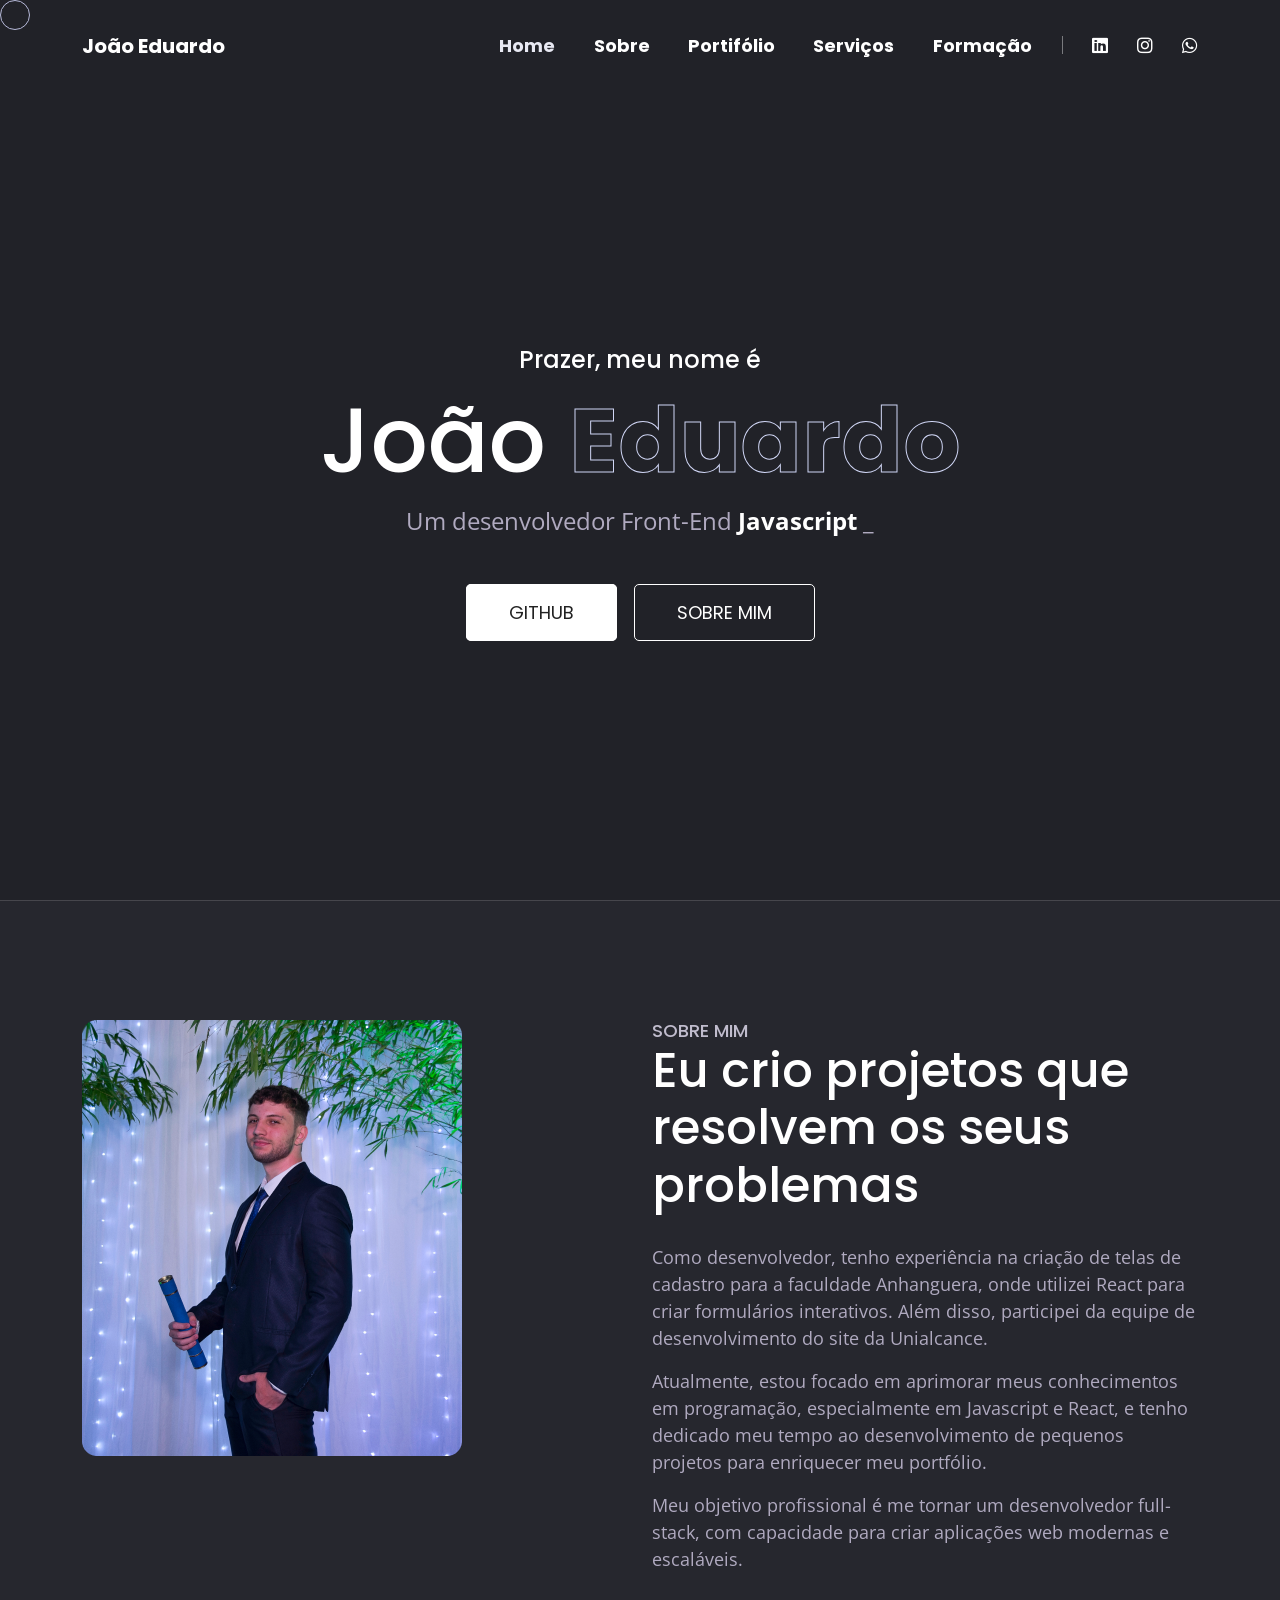
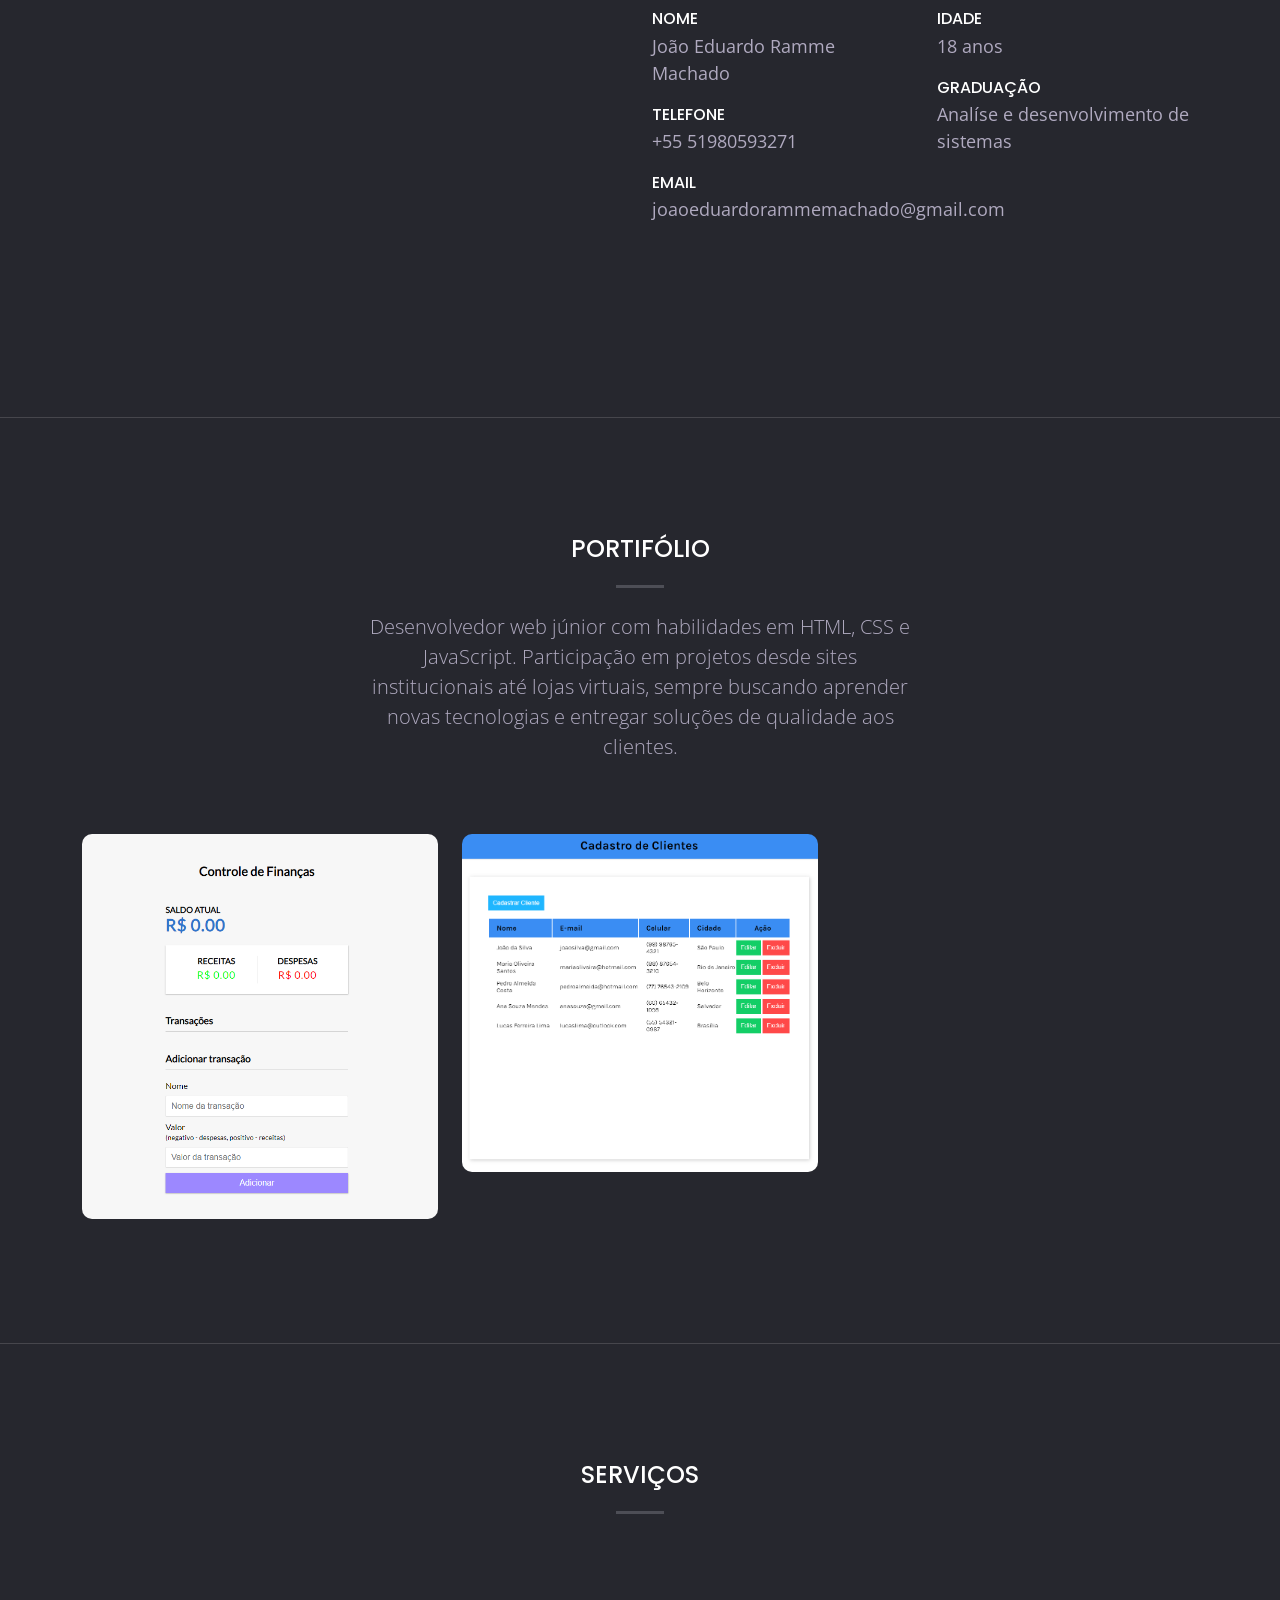
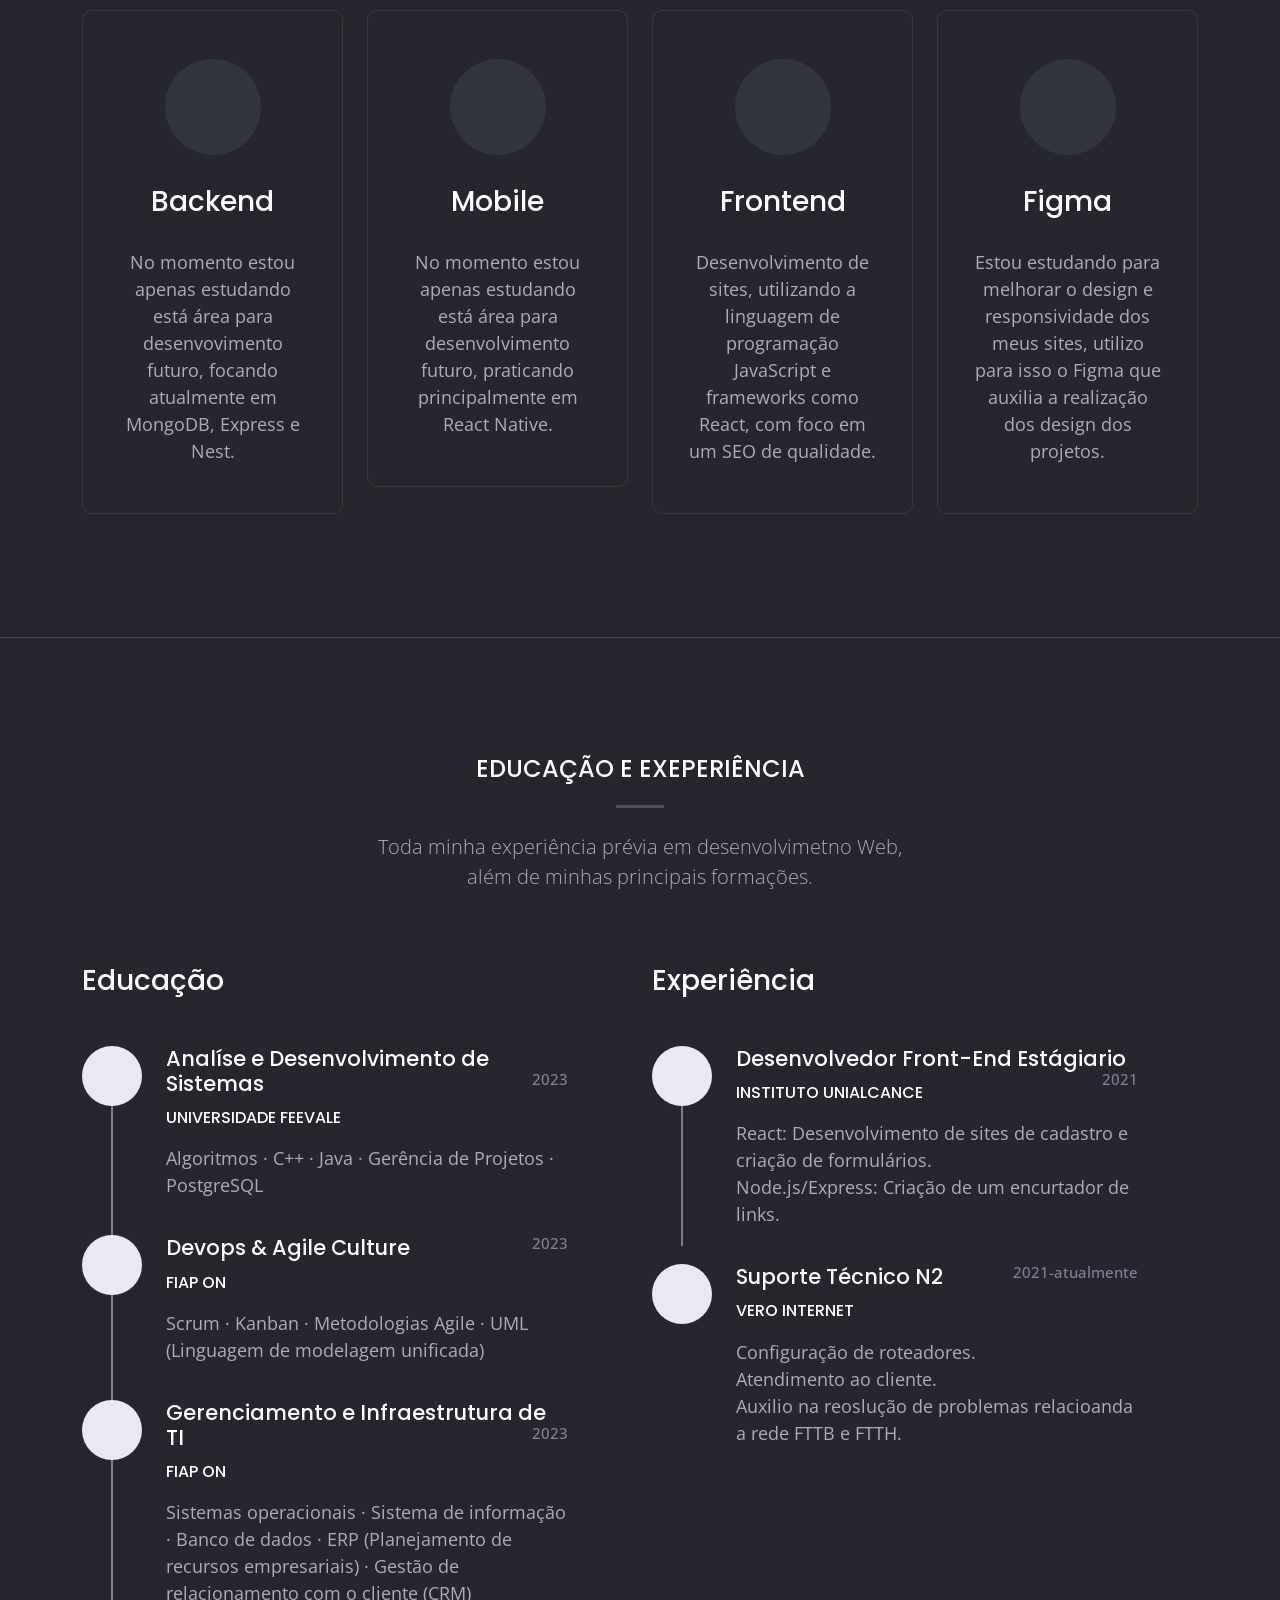
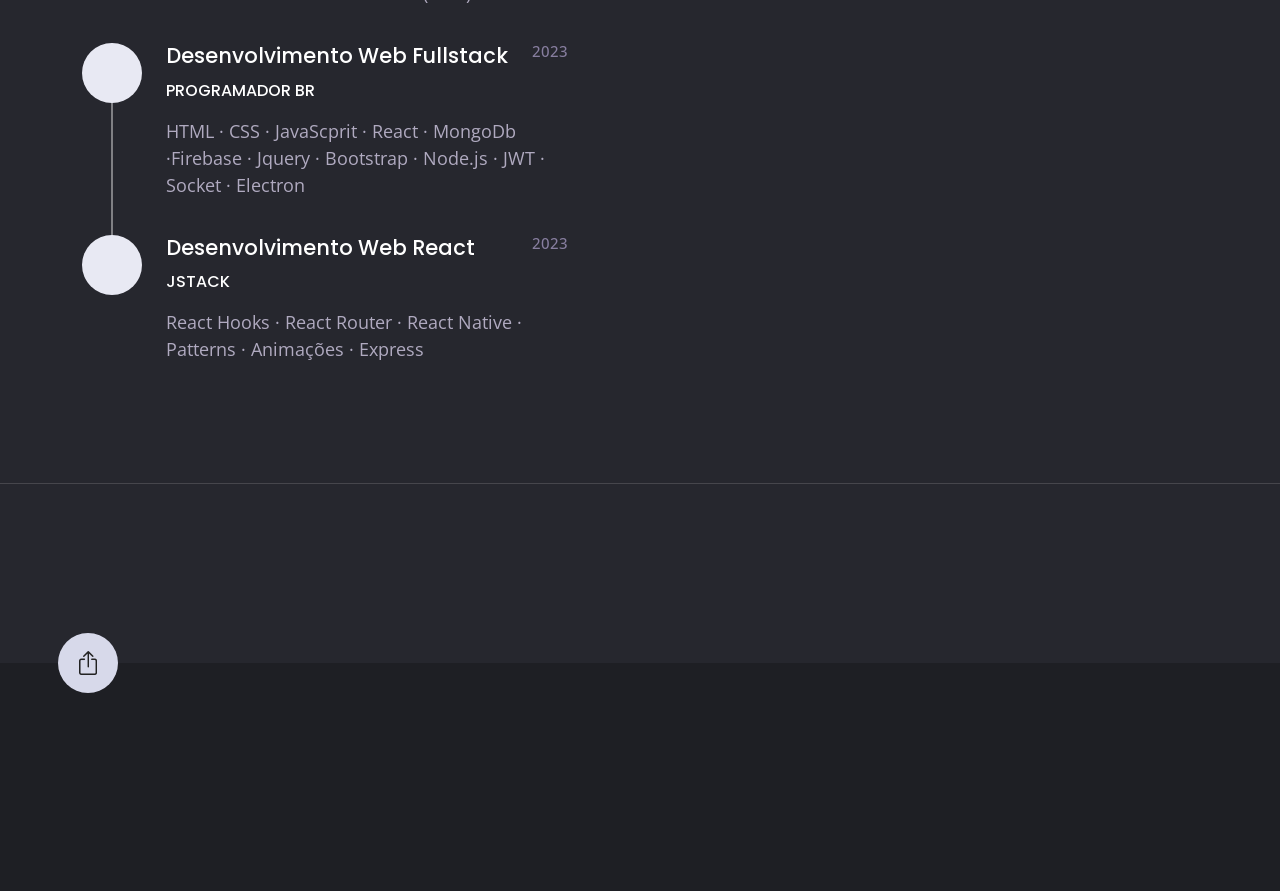
==== commit 658ead0c: "Update index_dark.html" ====
--- a/index_dark.html
+++ b/index_dark.html
@@ -1,5 +1,5 @@
 <!DOCTYPE html>
-<html lang="zxx">
+<html lang="pt-br">
 
 <!-- Mirrored from ethemestudio.com/demo/fungi/10_home_minimal/index_dark.html by HTTrack Website Copier/3.x [XR&CO'2014], Fri, 26 May 2023 01:53:17 GMT -->
 <head>
@@ -468,4 +468,4 @@
 </body>
 
 <!-- Mirrored from ethemestudio.com/demo/fungi/10_home_minimal/index_dark.html by HTTrack Website Copier/3.x [XR&CO'2014], Fri, 26 May 2023 01:53:32 GMT -->
-</html>+</html>
